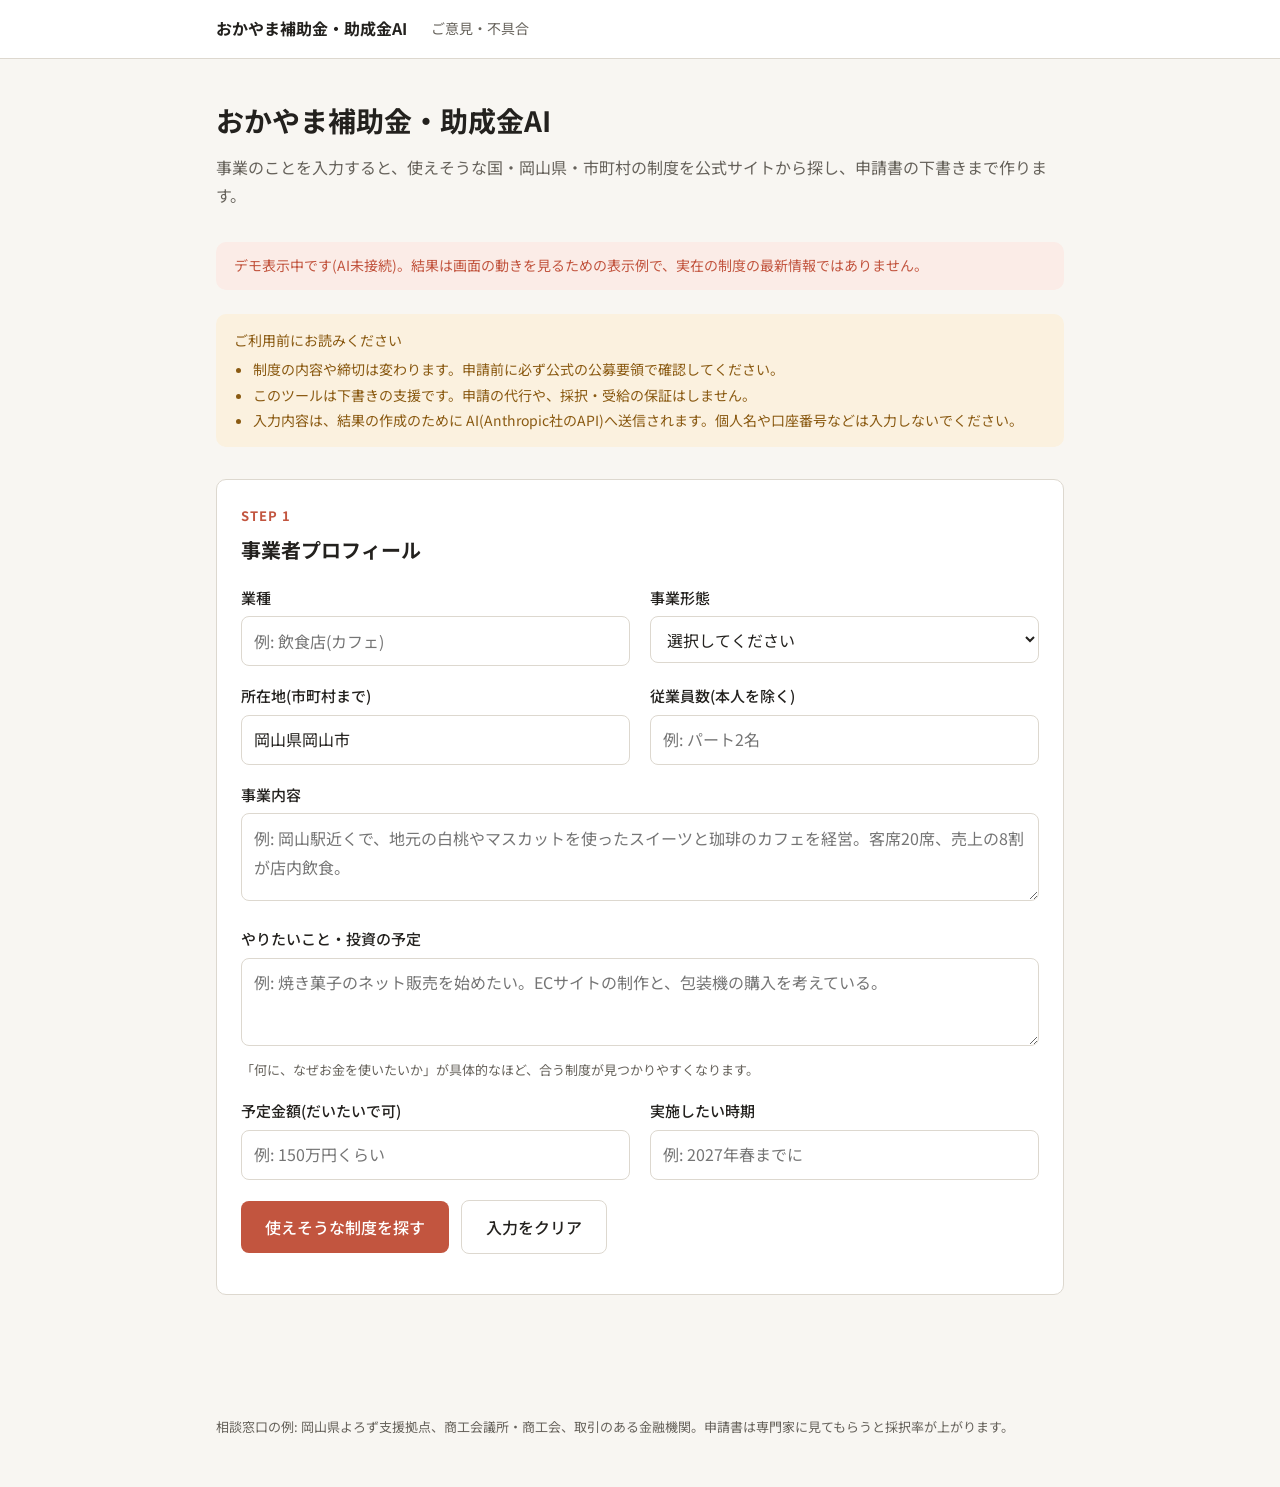
==== index.html @ e40df70d "おかやま補助金・助成金AI 初版 Co-Authored-By: Claude Opus 5.5 <noreply@anthropic.com>" ====
<!doctype html>
<html lang="ja">
<head>
<meta charset="utf-8">
<meta name="viewport" content="width=device-width, initial-scale=1">
<title>おかやま補助金・助成金AI</title>
<link rel="stylesheet" href="assets/style.css">
</head>
<body>
<header class="site-header">
  <div class="inner">
    <a class="brand" href="index.html">おかやま補助金・助成金AI</a>
    <nav class="nav">
      <a href="feedback.html">ご意見・不具合</a>
    </nav>
  </div>
</header>

<main class="wrap">
  <h1>おかやま補助金・助成金AI</h1>
  <p class="lead">事業のことを入力すると、使えそうな国・岡山県・市町村の制度を公式サイトから探し、申請書の下書きまで作ります。</p>

  <div id="demo-banner" class="demo-banner" hidden>
    デモ表示中です(AI未接続)。結果は画面の動きを見るための表示例で、実在の制度の最新情報ではありません。
  </div>

  <div class="notice">
    ご利用前にお読みください
    <ul>
      <li>制度の内容や締切は変わります。申請前に必ず公式の公募要領で確認してください。</li>
      <li>このツールは下書きの支援です。申請の代行や、採択・受給の保証はしません。</li>
      <li>入力内容は、結果の作成のために AI(Anthropic社のAPI)へ送信されます。個人名や口座番号などは入力しないでください。</li>
    </ul>
  </div>

  <!-- STEP 1 -->
  <section class="card" aria-labelledby="step1-title">
    <div class="step-label">STEP 1</div>
    <h2 id="step1-title">事業者プロフィール</h2>
    <form id="profile-form" class="grid">
      <div>
        <label for="business_type">業種</label>
        <input type="text" id="business_type" name="business_type" placeholder="例: 飲食店(カフェ)">
      </div>
      <div>
        <label for="form">事業形態</label>
        <select id="form" name="form">
          <option value="">選択してください</option>
          <option>個人事業主</option>
          <option>法人(株式会社・合同会社など)</option>
          <option>創業予定</option>
          <option>NPO・その他</option>
        </select>
      </div>
      <div>
        <label for="location">所在地(市町村まで)</label>
        <input type="text" id="location" name="location" placeholder="例: 岡山県岡山市北区">
      </div>
      <div>
        <label for="employees">従業員数(本人を除く)</label>
        <input type="text" id="employees" name="employees" placeholder="例: パート2名">
      </div>
      <div class="full">
        <label for="business">事業内容</label>
        <textarea id="business" name="business" placeholder="例: 岡山駅近くで、地元の白桃やマスカットを使ったスイーツと珈琲のカフェを経営。客席20席、売上の8割が店内飲食。"></textarea>
      </div>
      <div class="full">
        <label for="plan">やりたいこと・投資の予定</label>
        <textarea id="plan" name="plan" placeholder="例: 焼き菓子のネット販売を始めたい。ECサイトの制作と、包装機の購入を考えている。"></textarea>
        <p class="hint">「何に、なぜお金を使いたいか」が具体的なほど、合う制度が見つかりやすくなります。</p>
      </div>
      <div>
        <label for="budget">予定金額(だいたいで可)</label>
        <input type="text" id="budget" name="budget" placeholder="例: 150万円くらい">
      </div>
      <div>
        <label for="timing">実施したい時期</label>
        <input type="text" id="timing" name="timing" placeholder="例: 2027年春までに">
      </div>
    </form>
    <div class="actions">
      <button type="button" id="search-btn">使えそうな制度を探す</button>
      <button type="button" class="secondary" id="clear-btn">入力をクリア</button>
      <span id="saved-msg" class="saved" hidden>プロフィールを保存しました(この端末のみ)</span>
    </div>
    <div id="search-status" class="status" role="status"></div>
  </section>

  <!-- STEP 2 -->
  <section class="card" id="step2" aria-labelledby="step2-title" hidden>
    <div class="step-label">STEP 2</div>
    <h2 id="step2-title">使えそうな制度の候補</h2>
    <p class="hint" id="checked-at"></p>
    <div id="candidates"></div>
    <div id="notes"></div>
  </section>

  <!-- STEP 3 -->
  <section class="card" id="step3" aria-labelledby="step3-title" hidden>
    <div class="step-label">STEP 3</div>
    <h2 id="step3-title">申請書の下書き</h2>
    <p class="hint" id="draft-for"></p>
    <div id="draft-status" class="status" role="status"></div>
    <div id="draft"></div>
  </section>
</main>

<footer class="site-footer">
  相談窓口の例: 岡山県よろず支援拠点、商工会議所・商工会、取引のある金融機関。申請書は専門家に見てもらうと採択率が上がります。
</footer>

<script src="config.js"></script>
<script src="assets/common.js"></script>
<script src="assets/hojokin-demo.js"></script>
<script src="assets/hojokin.js"></script>
</body>
</html>
---- assets/style.css ----
@import url('https://fonts.googleapis.com/css2?family=Noto+Sans+JP:wght@400;500;700&display=swap');

:root {
  --bg: #f8f6f2;
  --paper: #ffffff;
  --ink: #23211e;
  --ink-soft: #66625b;
  --line: #ddd8cf;
  --accent: #c2553f;
  --accent-soft: #fbece7;
  --ok: #2f6b4f;
  --ok-soft: #e6f2ec;
  --warn: #8a5a12;
  --warn-soft: #fbf1df;
  --radius: 10px;
}

* { box-sizing: border-box; }

body {
  margin: 0;
  background: var(--bg);
  color: var(--ink);
  font-family: 'Noto Sans JP', -apple-system, sans-serif;
  font-size: 16px;
  line-height: 1.8;
  -webkit-font-smoothing: antialiased;
}

a { color: var(--accent); }

.site-header { background: var(--paper); border-bottom: 1px solid var(--line); }
.site-header .inner { max-width: 880px; margin: 0 auto; padding: 0.9rem 16px; display: flex; flex-wrap: wrap; gap: 0.5rem 1.5rem; align-items: center; }
.brand { font-weight: 700; color: var(--ink); text-decoration: none; }
.nav { display: flex; flex-wrap: wrap; gap: 0.25rem 1rem; font-size: 14px; }
.nav a { color: var(--ink-soft); text-decoration: none; }
.nav a[aria-current="page"] { color: var(--accent); font-weight: 500; }
.nav .soon { color: #a9a49b; }

.wrap { max-width: 880px; margin: 0 auto; padding: 2.5rem 16px 6rem; }

h1 { font-size: 28px; line-height: 1.5; margin: 0 0 0.75rem; }
h2 { font-size: 20px; margin: 0 0 1rem; }
h3 { font-size: 17px; margin: 0 0 0.5rem; }
.lead { color: var(--ink-soft); margin: 0 0 2rem; }

.notice { background: var(--warn-soft); color: var(--warn); border-radius: var(--radius); padding: 0.9rem 1.1rem; font-size: 14px; margin-bottom: 2rem; }
.notice ul { margin: 0.25rem 0 0; padding-left: 1.2rem; }
.demo-banner { background: var(--accent-soft); color: var(--accent); border-radius: var(--radius); padding: 0.7rem 1.1rem; font-size: 14px; margin-bottom: 1.5rem; }

.card { background: var(--paper); border: 1px solid var(--line); border-radius: var(--radius); padding: 1.5rem; margin-bottom: 1.5rem; }
.step-label { font-size: 13px; font-weight: 700; color: var(--accent); letter-spacing: 0.08em; margin-bottom: 0.25rem; }

.grid { display: grid; grid-template-columns: 1fr 1fr; gap: 1rem 1.25rem; }
.grid .full { grid-column: 1 / -1; }
@media (max-width: 640px) { .grid { grid-template-columns: 1fr; } }

label { display: block; font-weight: 500; font-size: 15px; margin-bottom: 0.35rem; }
.hint { font-size: 13px; color: var(--ink-soft); margin: 0.25rem 0 0; }
input[type="text"], select, textarea {
  width: 100%; font: inherit; color: var(--ink); background: #fff;
  border: 1px solid var(--line); border-radius: 8px; padding: 0.6rem 0.75rem;
}
textarea { resize: vertical; min-height: 5.5rem; }
input:focus, select:focus, textarea:focus { outline: 2px solid var(--accent); outline-offset: 1px; border-color: transparent; }

.actions { display: flex; flex-wrap: wrap; gap: 0.75rem; align-items: center; margin-top: 1.25rem; }
button {
  font: inherit; font-weight: 500; border: none; border-radius: 8px; cursor: pointer;
  padding: 0.75rem 1.5rem; background: var(--accent); color: #fff;
}
button.secondary { background: transparent; color: var(--ink); border: 1px solid var(--line); }
button:disabled { opacity: 0.5; cursor: default; }
.saved { font-size: 13px; color: var(--ok); }

.status { margin-top: 1rem; font-size: 14px; color: var(--ink-soft); }
.status.error { color: var(--accent); }
.spinner { display: inline-block; width: 14px; height: 14px; border: 2px solid var(--line); border-top-color: var(--accent); border-radius: 50%; animation: spin 0.8s linear infinite; vertical-align: -2px; margin-right: 0.5rem; }
@keyframes spin { to { transform: rotate(360deg); } }

.program { border: 1px solid var(--line); border-radius: var(--radius); padding: 1.25rem; margin-top: 1rem; background: #fff; }
.program.selected { border-color: var(--accent); box-shadow: 0 0 0 1px var(--accent); }
.tags { display: flex; flex-wrap: wrap; gap: 0.4rem; margin-bottom: 0.5rem; }
.tag { font-size: 12px; padding: 0.1rem 0.6rem; border-radius: 999px; background: var(--bg); color: var(--ink-soft); }
.tag.open { background: var(--ok-soft); color: var(--ok); }
.tag.sample { background: var(--accent-soft); color: var(--accent); }
.program dl { display: grid; grid-template-columns: 7.5em 1fr; gap: 0.3rem 1rem; margin: 0.75rem 0; font-size: 15px; }
.program dt { color: var(--ink-soft); }
.program dd { margin: 0; }
@media (max-width: 640px) { .program dl { grid-template-columns: 1fr; } .program dt { margin-top: 0.4rem; } }
.unverified { font-size: 13px; color: var(--warn); }

.draft-section { border-top: 1px solid var(--line); padding-top: 1rem; margin-top: 1rem; }
.draft-body { white-space: pre-wrap; }
.placeholder { background: var(--warn-soft); color: var(--warn); border-radius: 4px; padding: 0 0.2rem; }
.missing-item { margin-top: 1rem; }
ul.plain { margin: 0.25rem 0 0; padding-left: 1.2rem; }

.tools { display: grid; grid-template-columns: repeat(auto-fit, minmax(240px, 1fr)); gap: 1rem; }
.tool { display: block; background: var(--paper); border: 1px solid var(--line); border-radius: var(--radius); padding: 1.25rem; color: var(--ink); text-decoration: none; }
.tool:hover { border-color: var(--accent); }
.tool.disabled { color: var(--ink-soft); pointer-events: none; }

.site-footer { max-width: 880px; margin: 0 auto; padding: 0 16px 3rem; font-size: 13px; color: var(--ink-soft); }
[hidden] { display: none !important; }
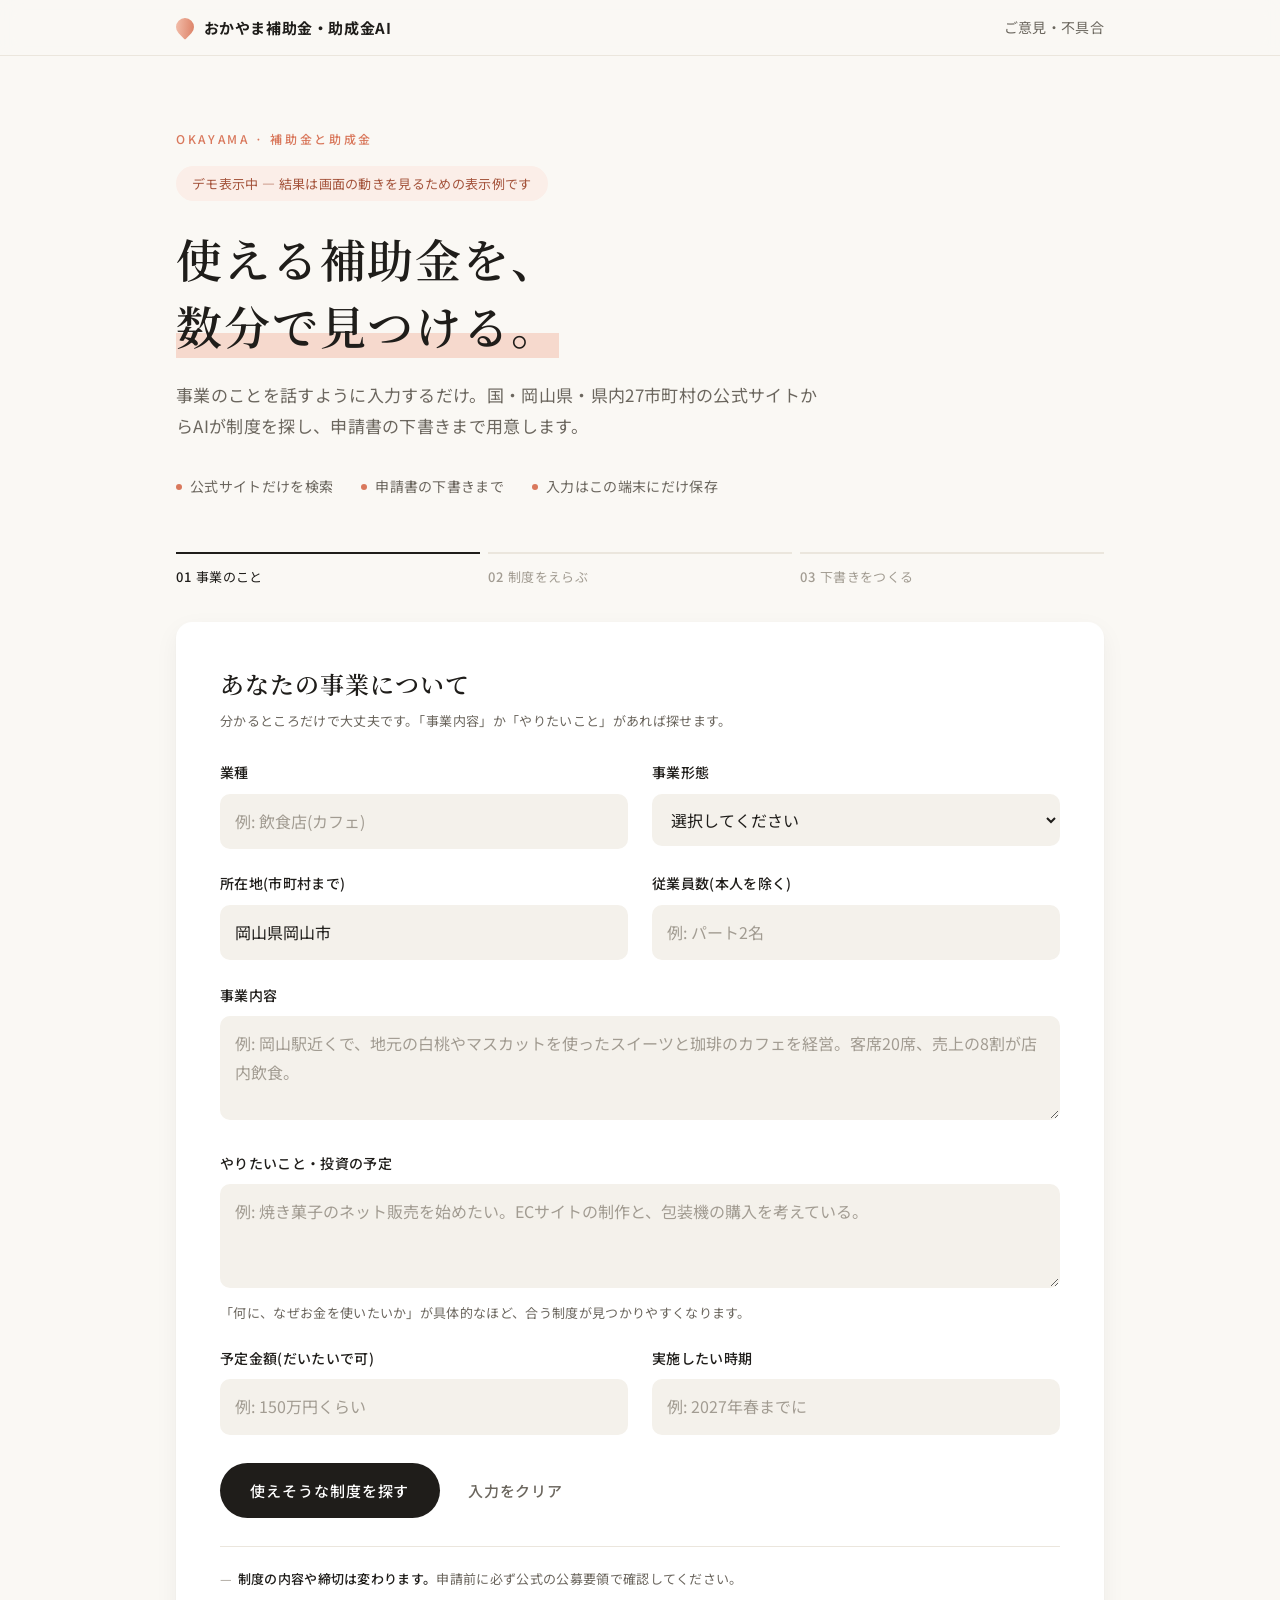
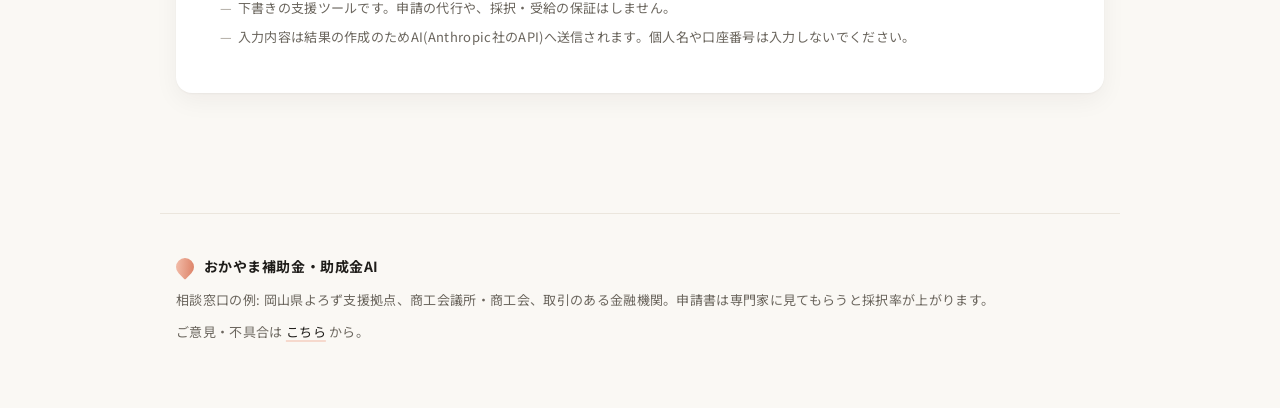
==== commit 1be4f8f5: "デザインを刷新(生成り×墨色×白桃の配色、明朝の見出し、進み具合の表示) Co-Authored-By: Claude Opus 5.5 <noreply@anthropic.com>" ====
--- a/index.html
+++ b/index.html
@@ -4,6 +4,7 @@
 <meta charset="utf-8">
 <meta name="viewport" content="width=device-width, initial-scale=1">
 <title>おかやま補助金・助成金AI</title>
+<meta name="description" content="事業のことを入力するだけで、国・岡山県・県内27市町村の公式サイトから使える補助金・助成金をAIが探し、申請書の下書きまで用意します。">
 <link rel="stylesheet" href="assets/style.css">
 </head>
 <body>
@@ -17,26 +18,29 @@
 </header>
 
 <main class="wrap">
-  <h1>おかやま補助金・助成金AI</h1>
-  <p class="lead">事業のことを入力すると、使えそうな国・岡山県・市町村の制度を公式サイトから探し、申請書の下書きまで作ります。</p>
+  <section class="hero">
+    <p class="eyebrow">OKAYAMA · 補助金と助成金</p>
+    <div id="demo-banner" class="demo-banner" hidden>デモ表示中 — 結果は画面の動きを見るための表示例です</div>
+    <h1>使える補助金を、<br><em>数分で見つける。</em></h1>
+    <p class="lead">事業のことを話すように入力するだけ。国・岡山県・県内27市町村の公式サイトからAIが制度を探し、申請書の下書きまで用意します。</p>
+    <ul class="points">
+      <li>公式サイトだけを検索</li>
+      <li>申請書の下書きまで</li>
+      <li>入力はこの端末にだけ保存</li>
+    </ul>
+  </section>
 
-  <div id="demo-banner" class="demo-banner" hidden>
-    デモ表示中です(AI未接続)。結果は画面の動きを見るための表示例で、実在の制度の最新情報ではありません。
-  </div>
+  <ol class="stepper" id="stepper" aria-label="進み具合">
+    <li class="active">事業のこと</li>
+    <li>制度をえらぶ</li>
+    <li>下書きをつくる</li>
+  </ol>
 
-  <div class="notice">
-    ご利用前にお読みください
-    <ul>
-      <li>制度の内容や締切は変わります。申請前に必ず公式の公募要領で確認してください。</li>
-      <li>このツールは下書きの支援です。申請の代行や、採択・受給の保証はしません。</li>
-      <li>入力内容は、結果の作成のために AI(Anthropic社のAPI)へ送信されます。個人名や口座番号などは入力しないでください。</li>
-    </ul>
-  </div>
-
-  <!-- STEP 1 -->
   <section class="card" aria-labelledby="step1-title">
-    <div class="step-label">STEP 1</div>
-    <h2 id="step1-title">事業者プロフィール</h2>
+    <div class="section-head">
+      <h2 id="step1-title">あなたの事業について</h2>
+      <p class="hint">分かるところだけで大丈夫です。「事業内容」か「やりたいこと」があれば探せます。</p>
+    </div>
     <form id="profile-form" class="grid">
       <div>
         <label for="business_type">業種</label>
@@ -81,32 +85,41 @@
     <div class="actions">
       <button type="button" id="search-btn">使えそうな制度を探す</button>
       <button type="button" class="secondary" id="clear-btn">入力をクリア</button>
-      <span id="saved-msg" class="saved" hidden>プロフィールを保存しました(この端末のみ)</span>
+      <span id="saved-msg" class="saved" hidden>この端末に保存しました</span>
     </div>
     <div id="search-status" class="status" role="status"></div>
+    <div class="notice">
+      <ul>
+        <li><strong>制度の内容や締切は変わります。</strong>申請前に必ず公式の公募要領で確認してください。</li>
+        <li>下書きの支援ツールです。申請の代行や、採択・受給の保証はしません。</li>
+        <li>入力内容は結果の作成のためAI(Anthropic社のAPI)へ送信されます。個人名や口座番号は入力しないでください。</li>
+      </ul>
+    </div>
   </section>
 
-  <!-- STEP 2 -->
   <section class="card" id="step2" aria-labelledby="step2-title" hidden>
-    <div class="step-label">STEP 2</div>
-    <h2 id="step2-title">使えそうな制度の候補</h2>
-    <p class="hint" id="checked-at"></p>
+    <div class="section-head">
+      <h2 id="step2-title">使えそうな制度</h2>
+      <p class="hint" id="checked-at"></p>
+    </div>
     <div id="candidates"></div>
     <div id="notes"></div>
   </section>
 
-  <!-- STEP 3 -->
   <section class="card" id="step3" aria-labelledby="step3-title" hidden>
-    <div class="step-label">STEP 3</div>
-    <h2 id="step3-title">申請書の下書き</h2>
-    <p class="hint" id="draft-for"></p>
+    <div class="section-head">
+      <h2 id="step3-title">申請書の下書き</h2>
+      <p class="hint" id="draft-for"></p>
+    </div>
     <div id="draft-status" class="status" role="status"></div>
     <div id="draft"></div>
   </section>
 </main>
 
 <footer class="site-footer">
-  相談窓口の例: 岡山県よろず支援拠点、商工会議所・商工会、取引のある金融機関。申請書は専門家に見てもらうと採択率が上がります。
+  <span class="brand">おかやま補助金・助成金AI</span>
+  <span>相談窓口の例: 岡山県よろず支援拠点、商工会議所・商工会、取引のある金融機関。申請書は専門家に見てもらうと採択率が上がります。</span>
+  <span>ご意見・不具合は <a href="feedback.html">こちら</a> から。</span>
 </footer>
 
 <script src="config.js"></script>
--- a/assets/style.css
+++ b/assets/style.css
@@ -1,18 +1,24 @@
-@import url('https://fonts.googleapis.com/css2?family=Noto+Sans+JP:wght@400;500;700&display=swap');
+@import url('https://fonts.googleapis.com/css2?family=Noto+Sans+JP:wght@400;500;700&family=Noto+Serif+JP:wght@500;600&display=swap');
 
+/* 生成りの地に墨色、差し色は白桃 */
 :root {
-  --bg: #f8f6f2;
+  --bg: #faf8f4;
   --paper: #ffffff;
-  --ink: #23211e;
-  --ink-soft: #66625b;
-  --line: #ddd8cf;
-  --accent: #c2553f;
-  --accent-soft: #fbece7;
-  --ok: #2f6b4f;
-  --ok-soft: #e6f2ec;
-  --warn: #8a5a12;
-  --warn-soft: #fbf1df;
-  --radius: 10px;
+  --field: #f4f1eb;
+  --ink: #1f1d1a;
+  --ink-soft: #6b665e;
+  --ink-faint: #a29c92;
+  --line: #ebe6dd;
+  --peach: #d9785c;
+  --peach-soft: #fbeee8;
+  --peach-tint: #f6d9cd;
+  --ok: #3d7a5c;
+  --ok-soft: #e8f2ec;
+  --warn: #8f6420;
+  --warn-soft: #f8f0e1;
+  --radius: 16px;
+  --shadow: 0 1px 2px rgba(31, 29, 26, 0.04), 0 8px 24px rgba(31, 29, 26, 0.05);
+  --serif: 'Noto Serif JP', 'Hiragino Mincho ProN', serif;
 }
 
 * { box-sizing: border-box; }
@@ -21,85 +27,132 @@
   margin: 0;
   background: var(--bg);
   color: var(--ink);
-  font-family: 'Noto Sans JP', -apple-system, sans-serif;
+  font-family: 'Noto Sans JP', -apple-system, 'Hiragino Sans', sans-serif;
   font-size: 16px;
-  line-height: 1.8;
+  line-height: 1.85;
+  letter-spacing: 0.02em;
   -webkit-font-smoothing: antialiased;
 }
 
-a { color: var(--accent); }
+a { color: var(--ink); text-underline-offset: 3px; text-decoration-color: var(--peach-tint); text-decoration-thickness: 2px; }
+a:hover { text-decoration-color: var(--peach); }
 
-.site-header { background: var(--paper); border-bottom: 1px solid var(--line); }
-.site-header .inner { max-width: 880px; margin: 0 auto; padding: 0.9rem 16px; display: flex; flex-wrap: wrap; gap: 0.5rem 1.5rem; align-items: center; }
-.brand { font-weight: 700; color: var(--ink); text-decoration: none; }
-.nav { display: flex; flex-wrap: wrap; gap: 0.25rem 1rem; font-size: 14px; }
+/* ---------- ヘッダー ---------- */
+.site-header { position: sticky; top: 0; z-index: 10; background: rgba(250, 248, 244, 0.86); backdrop-filter: blur(10px); border-bottom: 1px solid var(--line); }
+.site-header .inner { max-width: 960px; margin: 0 auto; padding: 0.85rem 16px; display: flex; justify-content: space-between; align-items: center; gap: 1rem; }
+.brand { display: flex; align-items: center; gap: 0.6rem; font-weight: 700; font-size: 15px; color: var(--ink); text-decoration: none; letter-spacing: 0.04em; }
+.brand::before { content: ''; width: 18px; height: 18px; border-radius: 50% 50% 50% 8%; background: linear-gradient(140deg, #f6c7b5, var(--peach)); transform: rotate(-45deg); flex: none; }
+.nav { display: flex; gap: 1.25rem; font-size: 14px; }
 .nav a { color: var(--ink-soft); text-decoration: none; }
-.nav a[aria-current="page"] { color: var(--accent); font-weight: 500; }
-.nav .soon { color: #a9a49b; }
+.nav a:hover, .nav a[aria-current="page"] { color: var(--ink); }
 
-.wrap { max-width: 880px; margin: 0 auto; padding: 2.5rem 16px 6rem; }
+.wrap { max-width: 960px; margin: 0 auto; padding: 0 16px 6rem; }
 
-h1 { font-size: 28px; line-height: 1.5; margin: 0 0 0.75rem; }
-h2 { font-size: 20px; margin: 0 0 1rem; }
-h3 { font-size: 17px; margin: 0 0 0.5rem; }
-.lead { color: var(--ink-soft); margin: 0 0 2rem; }
+/* ---------- 見出し・本文 ---------- */
+h1, h2 { font-family: var(--serif); font-weight: 600; letter-spacing: 0.04em; }
+h1 { font-size: clamp(30px, 5.2vw, 46px); line-height: 1.45; margin: 0 0 1.25rem; }
+h2 { font-size: 24px; line-height: 1.5; margin: 0 0 0.5rem; }
+h3 { font-size: 17px; line-height: 1.6; margin: 0 0 0.5rem; }
+.lead { color: var(--ink-soft); font-size: 17px; margin: 0 0 2rem; max-width: 38em; }
+.eyebrow { font-size: 12px; font-weight: 500; letter-spacing: 0.22em; color: var(--peach); margin: 0 0 1rem; }
+.hint { font-size: 13px; color: var(--ink-soft); margin: 0.35rem 0 0; line-height: 1.7; }
 
-.notice { background: var(--warn-soft); color: var(--warn); border-radius: var(--radius); padding: 0.9rem 1.1rem; font-size: 14px; margin-bottom: 2rem; }
-.notice ul { margin: 0.25rem 0 0; padding-left: 1.2rem; }
-.demo-banner { background: var(--accent-soft); color: var(--accent); border-radius: var(--radius); padding: 0.7rem 1.1rem; font-size: 14px; margin-bottom: 1.5rem; }
+/* ---------- ファーストビュー ---------- */
+.hero { padding: 4.5rem 0 2.5rem; }
+.hero h1 em { font-style: normal; background: linear-gradient(transparent 62%, var(--peach-tint) 62%); }
+.points { list-style: none; display: flex; flex-wrap: wrap; gap: 0.5rem 1.75rem; padding: 0; margin: 0; font-size: 14px; color: var(--ink-soft); }
+.points li { display: flex; align-items: center; gap: 0.5rem; }
+.points li::before { content: ''; width: 6px; height: 6px; border-radius: 50%; background: var(--peach); }
+.demo-banner { display: inline-block; background: var(--peach-soft); color: #a4533b; border-radius: 999px; padding: 0.35rem 1rem; font-size: 13px; margin: 0 0 1.5rem; }
 
-.card { background: var(--paper); border: 1px solid var(--line); border-radius: var(--radius); padding: 1.5rem; margin-bottom: 1.5rem; }
-.step-label { font-size: 13px; font-weight: 700; color: var(--accent); letter-spacing: 0.08em; margin-bottom: 0.25rem; }
+/* ---------- 進み具合 ---------- */
+.stepper { position: sticky; top: 57px; z-index: 5; background: var(--bg); display: flex; gap: 0.5rem; list-style: none; padding: 0.75rem 0 0.6rem; margin: 0 0 1.5rem; counter-reset: step; }
+.stepper li { flex: 1; font-size: 13px; color: var(--ink-faint); padding-top: 0.7rem; border-top: 2px solid var(--line); transition: color 0.3s, border-color 0.3s; counter-increment: step; }
+.stepper li::before { content: '0' counter(step) '  '; font-weight: 500; letter-spacing: 0.08em; }
+.stepper li.active { color: var(--ink); border-color: var(--ink); }
+.stepper li.done { color: var(--ink-soft); border-color: var(--peach); }
 
-.grid { display: grid; grid-template-columns: 1fr 1fr; gap: 1rem 1.25rem; }
+/* ---------- 面 ---------- */
+.card { background: var(--paper); border-radius: var(--radius); box-shadow: var(--shadow); padding: clamp(1.5rem, 4vw, 2.75rem); margin-bottom: 1.5rem; }
+.section-head { margin-bottom: 1.75rem; }
+.step-label { font-size: 12px; font-weight: 500; letter-spacing: 0.22em; color: var(--peach); margin-bottom: 0.5rem; }
+
+/* ---------- フォーム ---------- */
+.grid { display: grid; grid-template-columns: 1fr 1fr; gap: 1.4rem 1.5rem; }
 .grid .full { grid-column: 1 / -1; }
 @media (max-width: 640px) { .grid { grid-template-columns: 1fr; } }
 
-label { display: block; font-weight: 500; font-size: 15px; margin-bottom: 0.35rem; }
-.hint { font-size: 13px; color: var(--ink-soft); margin: 0.25rem 0 0; }
+label { display: block; font-weight: 500; font-size: 14px; margin-bottom: 0.45rem; }
 input[type="text"], select, textarea {
-  width: 100%; font: inherit; color: var(--ink); background: #fff;
-  border: 1px solid var(--line); border-radius: 8px; padding: 0.6rem 0.75rem;
+  width: 100%; font: inherit; font-size: 16px; color: var(--ink);
+  background: var(--field); border: 1px solid transparent; border-radius: 10px; padding: 0.75rem 0.9rem;
+  transition: background 0.2s, border-color 0.2s, box-shadow 0.2s;
 }
-textarea { resize: vertical; min-height: 5.5rem; }
-input:focus, select:focus, textarea:focus { outline: 2px solid var(--accent); outline-offset: 1px; border-color: transparent; }
+textarea { resize: vertical; min-height: 6.5rem; }
+input::placeholder, textarea::placeholder { color: var(--ink-faint); }
+input:focus, select:focus, textarea:focus { outline: none; background: #fff; border-color: var(--peach); box-shadow: 0 0 0 4px var(--peach-soft); }
 
-.actions { display: flex; flex-wrap: wrap; gap: 0.75rem; align-items: center; margin-top: 1.25rem; }
+.actions { display: flex; flex-wrap: wrap; gap: 0.75rem 1rem; align-items: center; margin-top: 1.75rem; }
 button {
-  font: inherit; font-weight: 500; border: none; border-radius: 8px; cursor: pointer;
-  padding: 0.75rem 1.5rem; background: var(--accent); color: #fff;
+  font: inherit; font-size: 15px; font-weight: 500; letter-spacing: 0.06em; cursor: pointer;
+  border: none; border-radius: 999px; padding: 0.85rem 1.9rem; background: var(--ink); color: #fff;
+  transition: transform 0.15s, background 0.2s, opacity 0.2s;
 }
-button.secondary { background: transparent; color: var(--ink); border: 1px solid var(--line); }
-button:disabled { opacity: 0.5; cursor: default; }
+button:hover { background: #3a3631; }
+button:active { transform: scale(0.98); }
+button.secondary { background: transparent; color: var(--ink-soft); padding: 0.85rem 0.75rem; }
+button.secondary:hover { color: var(--ink); background: transparent; }
+button:disabled { opacity: 0.4; cursor: default; }
 .saved { font-size: 13px; color: var(--ok); }
 
-.status { margin-top: 1rem; font-size: 14px; color: var(--ink-soft); }
-.status.error { color: var(--accent); }
-.spinner { display: inline-block; width: 14px; height: 14px; border: 2px solid var(--line); border-top-color: var(--accent); border-radius: 50%; animation: spin 0.8s linear infinite; vertical-align: -2px; margin-right: 0.5rem; }
+.notice { margin-top: 1.75rem; padding-top: 1.25rem; border-top: 1px solid var(--line); font-size: 13px; color: var(--ink-soft); }
+.notice ul { margin: 0; padding: 0; list-style: none; display: grid; gap: 0.3rem; }
+.notice li { padding-left: 1.1rem; position: relative; }
+.notice li::before { content: '—'; position: absolute; left: 0; color: var(--ink-faint); }
+.notice strong { color: var(--ink); font-weight: 500; }
+
+.status { margin-top: 1.25rem; font-size: 14px; color: var(--ink-soft); }
+.status.error { color: #b14a33; }
+.spinner { display: inline-block; width: 14px; height: 14px; border: 2px solid var(--peach-tint); border-top-color: var(--peach); border-radius: 50%; animation: spin 0.8s linear infinite; vertical-align: -2px; margin-right: 0.6rem; }
 @keyframes spin { to { transform: rotate(360deg); } }
 
-.program { border: 1px solid var(--line); border-radius: var(--radius); padding: 1.25rem; margin-top: 1rem; background: #fff; }
-.program.selected { border-color: var(--accent); box-shadow: 0 0 0 1px var(--accent); }
-.tags { display: flex; flex-wrap: wrap; gap: 0.4rem; margin-bottom: 0.5rem; }
-.tag { font-size: 12px; padding: 0.1rem 0.6rem; border-radius: 999px; background: var(--bg); color: var(--ink-soft); }
+/* ---------- 制度の候補 ---------- */
+.program { border: 1px solid var(--line); border-radius: 14px; padding: clamp(1.25rem, 3vw, 1.75rem); margin-top: 1rem; background: #fff; transition: border-color 0.2s, box-shadow 0.2s; }
+.program:hover { border-color: #ddd5c8; }
+.program.selected { border-color: var(--peach); box-shadow: 0 0 0 3px var(--peach-soft); }
+.program h3 { font-size: 18px; margin-bottom: 0.4rem; }
+.program > p { color: var(--ink-soft); margin: 0; }
+.tags { display: flex; flex-wrap: wrap; gap: 0.4rem; margin-bottom: 0.75rem; }
+.tag { font-size: 12px; padding: 0.15rem 0.7rem; border-radius: 999px; background: var(--field); color: var(--ink-soft); }
 .tag.open { background: var(--ok-soft); color: var(--ok); }
-.tag.sample { background: var(--accent-soft); color: var(--accent); }
-.program dl { display: grid; grid-template-columns: 7.5em 1fr; gap: 0.3rem 1rem; margin: 0.75rem 0; font-size: 15px; }
-.program dt { color: var(--ink-soft); }
-.program dd { margin: 0; }
-@media (max-width: 640px) { .program dl { grid-template-columns: 1fr; } .program dt { margin-top: 0.4rem; } }
-.unverified { font-size: 13px; color: var(--warn); }
+.tag.sample { background: var(--peach-soft); color: #a4533b; }
+.fit { margin: 1rem 0; padding: 0.85rem 1.1rem; background: var(--peach-soft); border-radius: 10px; font-size: 15px; }
+.fit b { display: block; font-size: 12px; letter-spacing: 0.12em; color: #a4533b; font-weight: 500; }
+.program dl { display: grid; grid-template-columns: repeat(3, 1fr); gap: 1rem; margin: 1rem 0 0; font-size: 14px; }
+.program dt { font-size: 12px; color: var(--ink-faint); letter-spacing: 0.08em; }
+.program dd { margin: 0.15rem 0 0; }
+.program dl .wide { grid-column: 1 / -1; }
+@media (max-width: 640px) { .program dl { grid-template-columns: 1fr; gap: 0.75rem; } }
+.program .actions { margin-top: 1.25rem; }
+.unverified { font-size: 13px; color: var(--ink-soft); }
 
-.draft-section { border-top: 1px solid var(--line); padding-top: 1rem; margin-top: 1rem; }
-.draft-body { white-space: pre-wrap; }
-.placeholder { background: var(--warn-soft); color: var(--warn); border-radius: 4px; padding: 0 0.2rem; }
-.missing-item { margin-top: 1rem; }
-ul.plain { margin: 0.25rem 0 0; padding-left: 1.2rem; }
+/* ---------- 申請書の下書き ---------- */
+.draft-section { border-top: 1px solid var(--line); padding-top: 1.5rem; margin-top: 1.5rem; }
+#draft > h3 { font-family: var(--serif); font-size: 22px; line-height: 1.55; letter-spacing: 0.04em; }
+.draft-body { white-space: pre-wrap; line-height: 2; }
+.placeholder { background: var(--warn-soft); color: var(--warn); border-radius: 4px; padding: 0.05rem 0.3rem; }
+.missing-item { margin-top: 1.25rem; }
+ul.plain { margin: 0.5rem 0 0; padding-left: 1.2rem; }
+ul.plain li { margin-bottom: 0.3rem; }
 
-.tools { display: grid; grid-template-columns: repeat(auto-fit, minmax(240px, 1fr)); gap: 1rem; }
-.tool { display: block; background: var(--paper); border: 1px solid var(--line); border-radius: var(--radius); padding: 1.25rem; color: var(--ink); text-decoration: none; }
-.tool:hover { border-color: var(--accent); }
-.tool.disabled { color: var(--ink-soft); pointer-events: none; }
+/* ---------- フッター ---------- */
+.site-footer { max-width: 960px; margin: 0 auto; padding: 2.5rem 16px 4rem; border-top: 1px solid var(--line); font-size: 13px; color: var(--ink-soft); display: grid; gap: 0.5rem; }
+.site-footer .brand { font-size: 14px; }
 
-.site-footer { max-width: 880px; margin: 0 auto; padding: 0 16px 3rem; font-size: 13px; color: var(--ink-soft); }
 [hidden] { display: none !important; }
+
+@media (max-width: 640px) {
+  .hero { padding-top: 3rem; }
+  .stepper li { font-size: 12px; white-space: nowrap; }
+  .stepper li::before { content: '0' counter(step) ' '; }
+}
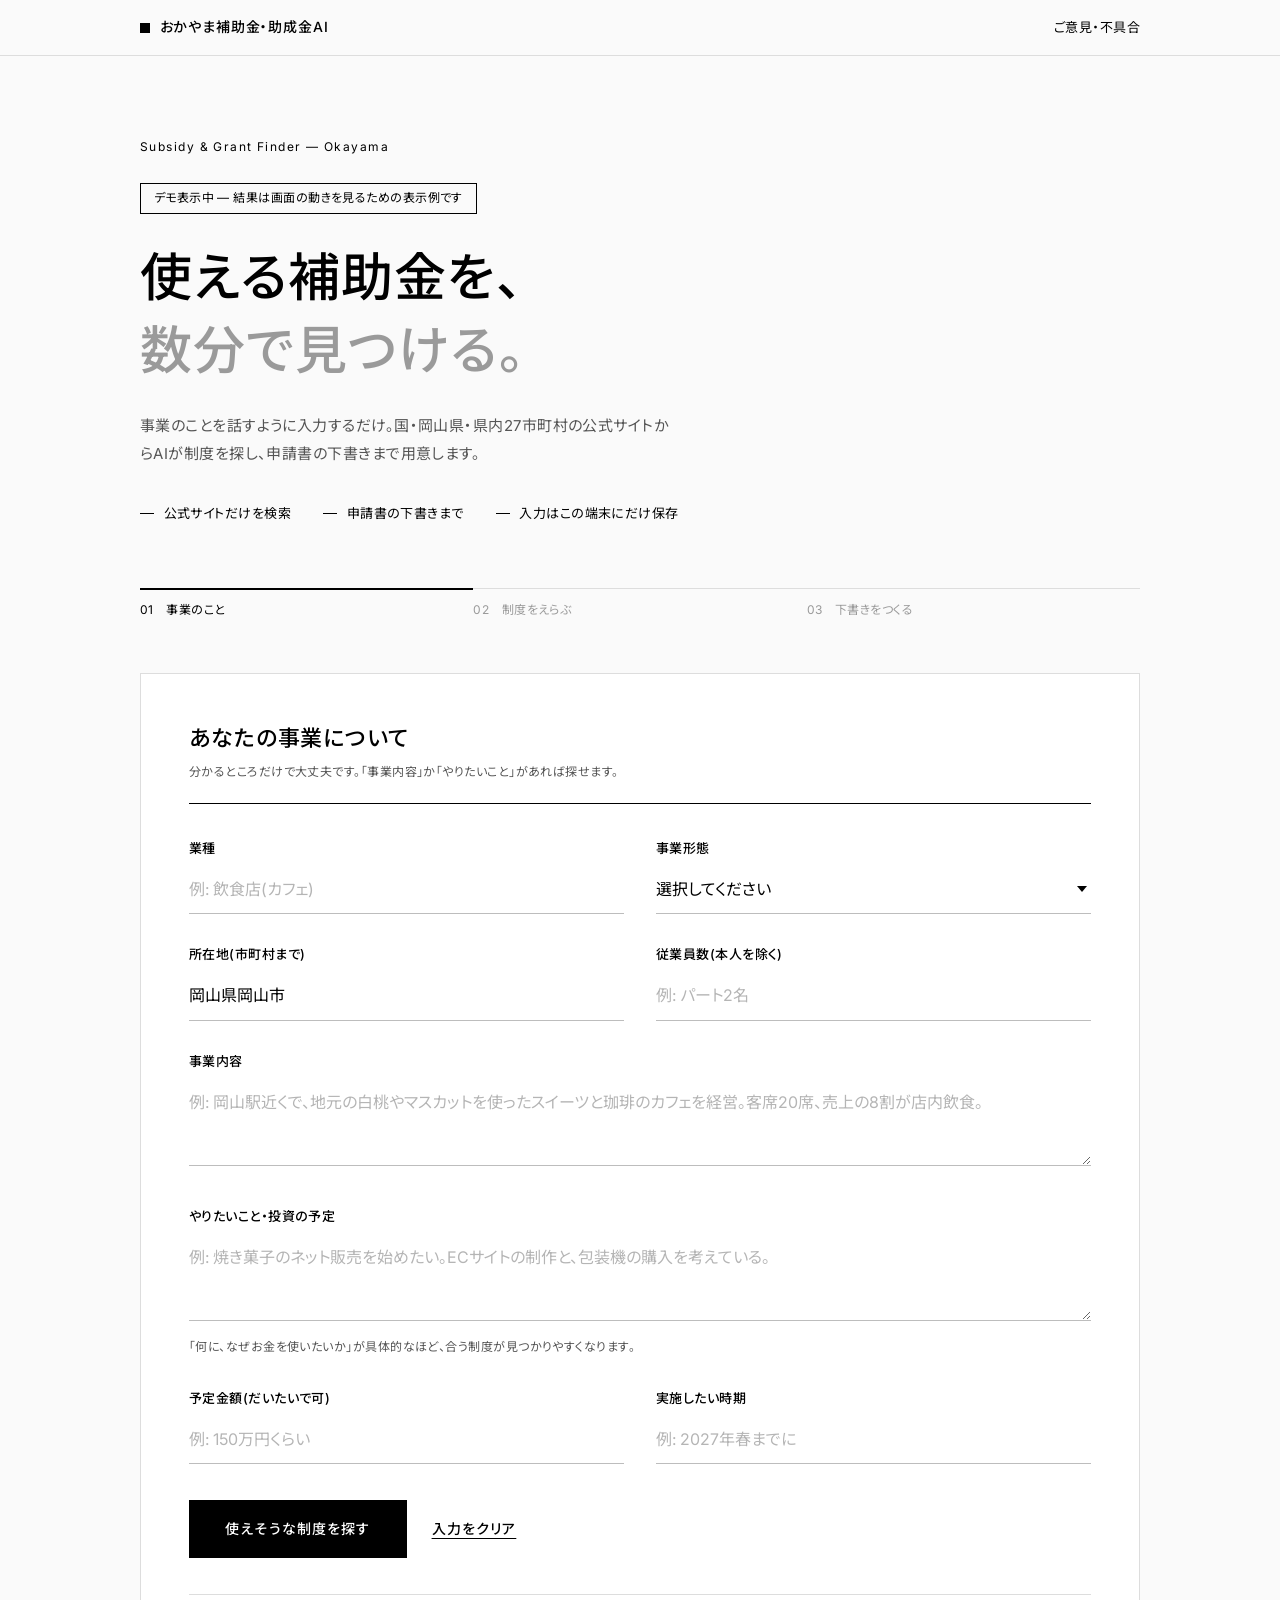
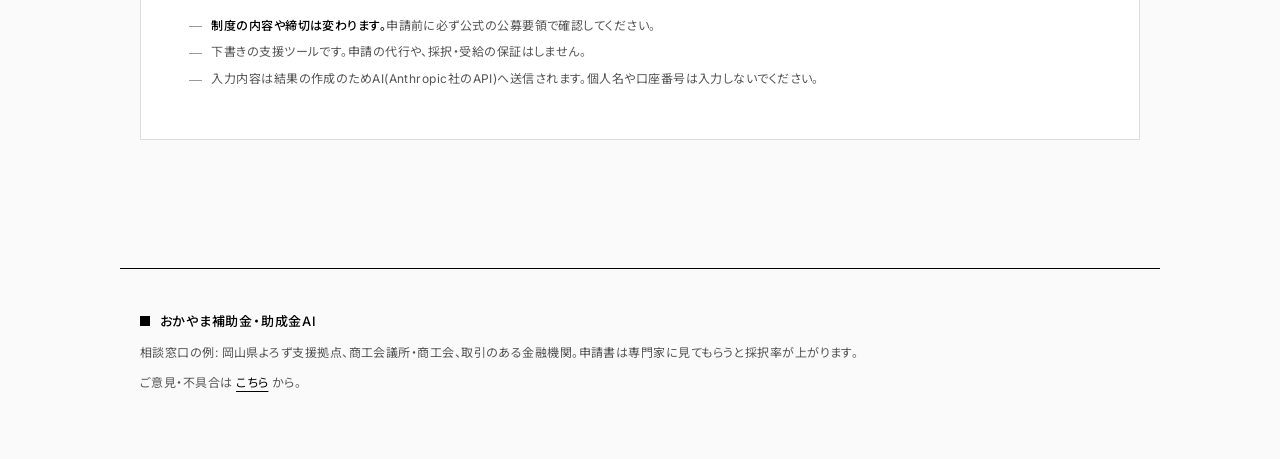
==== commit 0688f8cb: "デザインをモノトーンに調整(白地に黒・Inter+ゴシック・細い罫線) Co-Authored-By: Claude Opus 5.5 <noreply@anthropic.com>" ====
--- a/index.html
+++ b/index.html
@@ -19,7 +19,7 @@
 
 <main class="wrap">
   <section class="hero">
-    <p class="eyebrow">OKAYAMA · 補助金と助成金</p>
+    <p class="eyebrow">Subsidy &amp; Grant Finder — Okayama</p>
     <div id="demo-banner" class="demo-banner" hidden>デモ表示中 — 結果は画面の動きを見るための表示例です</div>
     <h1>使える補助金を、<br><em>数分で見つける。</em></h1>
     <p class="lead">事業のことを話すように入力するだけ。国・岡山県・県内27市町村の公式サイトからAIが制度を探し、申請書の下書きまで用意します。</p>
--- a/assets/style.css
+++ b/assets/style.css
@@ -1,24 +1,16 @@
-@import url('https://fonts.googleapis.com/css2?family=Noto+Sans+JP:wght@400;500;700&family=Noto+Serif+JP:wght@500;600&display=swap');
+@import url('https://fonts.googleapis.com/css2?family=Inter:wght@400;500&family=Noto+Sans+JP:wght@400;500&display=swap');
 
-/* 生成りの地に墨色、差し色は白桃 */
+/* モノトーン: 白地に黒、細い罫線で区切る(参考: typography.or.jp) */
 :root {
-  --bg: #faf8f4;
+  --bg: #fafafa;
   --paper: #ffffff;
-  --field: #f4f1eb;
-  --ink: #1f1d1a;
-  --ink-soft: #6b665e;
-  --ink-faint: #a29c92;
-  --line: #ebe6dd;
-  --peach: #d9785c;
-  --peach-soft: #fbeee8;
-  --peach-tint: #f6d9cd;
-  --ok: #3d7a5c;
-  --ok-soft: #e8f2ec;
-  --warn: #8f6420;
-  --warn-soft: #f8f0e1;
-  --radius: 16px;
-  --shadow: 0 1px 2px rgba(31, 29, 26, 0.04), 0 8px 24px rgba(31, 29, 26, 0.05);
-  --serif: 'Noto Serif JP', 'Hiragino Mincho ProN', serif;
+  --ink: #000000;
+  --ink-soft: #555555;
+  --ink-faint: #9a9a9a;
+  --line: #dddddd;
+  --line-strong: #000000;
+  --tint: #efefef;
+  --font: 'Inter', 'Noto Sans JP', -apple-system, 'Hiragino Sans', sans-serif;
 }
 
 * { box-sizing: border-box; }
@@ -27,132 +19,135 @@
   margin: 0;
   background: var(--bg);
   color: var(--ink);
-  font-family: 'Noto Sans JP', -apple-system, 'Hiragino Sans', sans-serif;
-  font-size: 16px;
-  line-height: 1.85;
-  letter-spacing: 0.02em;
+  font-family: var(--font);
+  font-size: 15px;
+  font-weight: 400;
+  line-height: 1.9;
+  letter-spacing: 0.03em;
+  font-feature-settings: 'palt';
   -webkit-font-smoothing: antialiased;
 }
 
-a { color: var(--ink); text-underline-offset: 3px; text-decoration-color: var(--peach-tint); text-decoration-thickness: 2px; }
-a:hover { text-decoration-color: var(--peach); }
+a { color: var(--ink); text-underline-offset: 4px; text-decoration-thickness: 1px; }
+a:hover { color: var(--ink-soft); }
 
 /* ---------- ヘッダー ---------- */
-.site-header { position: sticky; top: 0; z-index: 10; background: rgba(250, 248, 244, 0.86); backdrop-filter: blur(10px); border-bottom: 1px solid var(--line); }
-.site-header .inner { max-width: 960px; margin: 0 auto; padding: 0.85rem 16px; display: flex; justify-content: space-between; align-items: center; gap: 1rem; }
-.brand { display: flex; align-items: center; gap: 0.6rem; font-weight: 700; font-size: 15px; color: var(--ink); text-decoration: none; letter-spacing: 0.04em; }
-.brand::before { content: ''; width: 18px; height: 18px; border-radius: 50% 50% 50% 8%; background: linear-gradient(140deg, #f6c7b5, var(--peach)); transform: rotate(-45deg); flex: none; }
-.nav { display: flex; gap: 1.25rem; font-size: 14px; }
-.nav a { color: var(--ink-soft); text-decoration: none; }
-.nav a:hover, .nav a[aria-current="page"] { color: var(--ink); }
+.site-header { position: sticky; top: 0; z-index: 10; background: rgba(250, 250, 250, 0.92); backdrop-filter: blur(8px); border-bottom: 1px solid var(--line); }
+.site-header .inner { max-width: 1040px; margin: 0 auto; padding: 0.9rem 20px; display: flex; justify-content: space-between; align-items: center; gap: 1rem; }
+.brand { display: flex; align-items: center; gap: 0.6rem; font-weight: 500; font-size: 14px; color: var(--ink); text-decoration: none; letter-spacing: 0.06em; }
+.brand::before { content: ''; width: 10px; height: 10px; background: var(--ink); flex: none; }
+.nav { display: flex; gap: 1.5rem; font-size: 13px; }
+.nav a { color: var(--ink); text-decoration: none; }
+.nav a:hover, .nav a[aria-current="page"] { text-decoration: underline; }
 
-.wrap { max-width: 960px; margin: 0 auto; padding: 0 16px 6rem; }
+.wrap { max-width: 1040px; margin: 0 auto; padding: 0 20px 6rem; }
 
 /* ---------- 見出し・本文 ---------- */
-h1, h2 { font-family: var(--serif); font-weight: 600; letter-spacing: 0.04em; }
-h1 { font-size: clamp(30px, 5.2vw, 46px); line-height: 1.45; margin: 0 0 1.25rem; }
-h2 { font-size: 24px; line-height: 1.5; margin: 0 0 0.5rem; }
-h3 { font-size: 17px; line-height: 1.6; margin: 0 0 0.5rem; }
-.lead { color: var(--ink-soft); font-size: 17px; margin: 0 0 2rem; max-width: 38em; }
-.eyebrow { font-size: 12px; font-weight: 500; letter-spacing: 0.22em; color: var(--peach); margin: 0 0 1rem; }
-.hint { font-size: 13px; color: var(--ink-soft); margin: 0.35rem 0 0; line-height: 1.7; }
+h1, h2, h3 { font-weight: 500; letter-spacing: 0.04em; }
+h1 { font-size: clamp(30px, 5.4vw, 52px); line-height: 1.4; letter-spacing: 0.02em; margin: 0 0 1.5rem; }
+h2 { font-size: 22px; line-height: 1.5; margin: 0 0 0.4rem; }
+h3 { font-size: 16px; line-height: 1.6; margin: 0 0 0.5rem; }
+.lead { color: var(--ink-soft); font-size: 15px; margin: 0 0 2rem; max-width: 36em; }
+.eyebrow { font-size: 12px; letter-spacing: 0.12em; margin: 0 0 1.5rem; }
+.hint { font-size: 12px; color: var(--ink-soft); margin: 0.35rem 0 0; line-height: 1.8; }
 
 /* ---------- ファーストビュー ---------- */
-.hero { padding: 4.5rem 0 2.5rem; }
-.hero h1 em { font-style: normal; background: linear-gradient(transparent 62%, var(--peach-tint) 62%); }
-.points { list-style: none; display: flex; flex-wrap: wrap; gap: 0.5rem 1.75rem; padding: 0; margin: 0; font-size: 14px; color: var(--ink-soft); }
-.points li { display: flex; align-items: center; gap: 0.5rem; }
-.points li::before { content: ''; width: 6px; height: 6px; border-radius: 50%; background: var(--peach); }
-.demo-banner { display: inline-block; background: var(--peach-soft); color: #a4533b; border-radius: 999px; padding: 0.35rem 1rem; font-size: 13px; margin: 0 0 1.5rem; }
+.hero { padding: 5rem 0 3rem; }
+.hero h1 em { font-style: normal; color: var(--ink-faint); }
+.points { list-style: none; display: flex; flex-wrap: wrap; gap: 0.5rem 2rem; padding: 0; margin: 0; font-size: 13px; }
+.points li { display: flex; align-items: center; gap: 0.6rem; }
+.points li::before { content: ''; width: 14px; height: 1px; background: var(--ink); }
+.demo-banner { display: inline-block; border: 1px solid var(--ink); padding: 0.2rem 0.8rem; font-size: 12px; margin: 0 0 1.75rem; }
 
 /* ---------- 進み具合 ---------- */
-.stepper { position: sticky; top: 57px; z-index: 5; background: var(--bg); display: flex; gap: 0.5rem; list-style: none; padding: 0.75rem 0 0.6rem; margin: 0 0 1.5rem; counter-reset: step; }
-.stepper li { flex: 1; font-size: 13px; color: var(--ink-faint); padding-top: 0.7rem; border-top: 2px solid var(--line); transition: color 0.3s, border-color 0.3s; counter-increment: step; }
-.stepper li::before { content: '0' counter(step) '  '; font-weight: 500; letter-spacing: 0.08em; }
-.stepper li.active { color: var(--ink); border-color: var(--ink); }
-.stepper li.done { color: var(--ink-soft); border-color: var(--peach); }
+.stepper { position: sticky; top: 53px; z-index: 5; background: var(--bg); display: flex; gap: 0; list-style: none; padding: 0.9rem 0 0.7rem; margin: 0 0 2.5rem; counter-reset: step; }
+.stepper li { flex: 1; font-size: 12px; color: var(--ink-faint); padding-top: 0.6rem; border-top: 1px solid var(--line); transition: color 0.3s, border-color 0.3s; counter-increment: step; }
+.stepper li::before { content: '0' counter(step) '\2003'; }
+.stepper li.active { color: var(--ink); border-top: 2px solid var(--ink); padding-top: calc(0.6rem - 1px); }
+.stepper li.done { color: var(--ink-soft); border-color: var(--ink-soft); }
 
 /* ---------- 面 ---------- */
-.card { background: var(--paper); border-radius: var(--radius); box-shadow: var(--shadow); padding: clamp(1.5rem, 4vw, 2.75rem); margin-bottom: 1.5rem; }
-.section-head { margin-bottom: 1.75rem; }
-.step-label { font-size: 12px; font-weight: 500; letter-spacing: 0.22em; color: var(--peach); margin-bottom: 0.5rem; }
+.card { background: var(--paper); border: 1px solid var(--line); padding: clamp(1.5rem, 4vw, 3rem); margin-bottom: 2rem; }
+.section-head { margin-bottom: 2rem; padding-bottom: 1.25rem; border-bottom: 1px solid var(--ink); }
 
 /* ---------- フォーム ---------- */
-.grid { display: grid; grid-template-columns: 1fr 1fr; gap: 1.4rem 1.5rem; }
+.grid { display: grid; grid-template-columns: 1fr 1fr; gap: 1.75rem 2rem; }
 .grid .full { grid-column: 1 / -1; }
 @media (max-width: 640px) { .grid { grid-template-columns: 1fr; } }
 
-label { display: block; font-weight: 500; font-size: 14px; margin-bottom: 0.45rem; }
+label { display: block; font-weight: 500; font-size: 13px; margin-bottom: 0.3rem; }
 input[type="text"], select, textarea {
   width: 100%; font: inherit; font-size: 16px; color: var(--ink);
-  background: var(--field); border: 1px solid transparent; border-radius: 10px; padding: 0.75rem 0.9rem;
-  transition: background 0.2s, border-color 0.2s, box-shadow 0.2s;
+  background: transparent; border: none; border-bottom: 1px solid #bdbdbd; border-radius: 0; padding: 0.55rem 0;
+  transition: border-color 0.2s;
 }
-textarea { resize: vertical; min-height: 6.5rem; }
-input::placeholder, textarea::placeholder { color: var(--ink-faint); }
-input:focus, select:focus, textarea:focus { outline: none; background: #fff; border-color: var(--peach); box-shadow: 0 0 0 4px var(--peach-soft); }
+select { -webkit-appearance: none; appearance: none; background: transparent url("data:image/svg+xml,%3Csvg xmlns='http://www.w3.org/2000/svg' width='10' height='6'%3E%3Cpath d='M0 0l5 6 5-6z' fill='%23000'/%3E%3C/svg%3E") no-repeat right 4px center; padding-right: 1.5rem; }
+textarea { resize: vertical; min-height: 5.5rem; }
+input::placeholder, textarea::placeholder { color: #b5b5b5; }
+input:focus, select:focus, textarea:focus { outline: none; border-bottom-color: var(--ink); box-shadow: 0 1px 0 var(--ink); }
 
-.actions { display: flex; flex-wrap: wrap; gap: 0.75rem 1rem; align-items: center; margin-top: 1.75rem; }
+.actions { display: flex; flex-wrap: wrap; gap: 0.75rem 1.5rem; align-items: center; margin-top: 2.25rem; }
 button {
-  font: inherit; font-size: 15px; font-weight: 500; letter-spacing: 0.06em; cursor: pointer;
-  border: none; border-radius: 999px; padding: 0.85rem 1.9rem; background: var(--ink); color: #fff;
-  transition: transform 0.15s, background 0.2s, opacity 0.2s;
+  font: inherit; font-size: 14px; font-weight: 500; letter-spacing: 0.08em; cursor: pointer;
+  border: 1px solid var(--ink); border-radius: 0; padding: 0.9rem 2.2rem; background: var(--ink); color: #fff;
+  transition: background 0.2s, color 0.2s;
 }
-button:hover { background: #3a3631; }
-button:active { transform: scale(0.98); }
-button.secondary { background: transparent; color: var(--ink-soft); padding: 0.85rem 0.75rem; }
-button.secondary:hover { color: var(--ink); background: transparent; }
-button:disabled { opacity: 0.4; cursor: default; }
-.saved { font-size: 13px; color: var(--ok); }
+button:hover { background: #fff; color: var(--ink); }
+button.secondary { background: transparent; color: var(--ink); border-color: transparent; padding: 0.9rem 0; text-decoration: underline; text-underline-offset: 4px; }
+button.secondary:hover { color: var(--ink-soft); }
+button:disabled { opacity: 0.35; cursor: default; }
+button:disabled:hover { background: var(--ink); color: #fff; }
+.saved { font-size: 12px; color: var(--ink-soft); }
 
-.notice { margin-top: 1.75rem; padding-top: 1.25rem; border-top: 1px solid var(--line); font-size: 13px; color: var(--ink-soft); }
-.notice ul { margin: 0; padding: 0; list-style: none; display: grid; gap: 0.3rem; }
-.notice li { padding-left: 1.1rem; position: relative; }
-.notice li::before { content: '—'; position: absolute; left: 0; color: var(--ink-faint); }
+.notice { margin-top: 2.25rem; padding-top: 1.25rem; border-top: 1px solid var(--line); font-size: 12px; color: var(--ink-soft); }
+.notice ul { margin: 0; padding: 0; list-style: none; display: grid; gap: 0.25rem; }
+.notice li { padding-left: 1.4rem; position: relative; }
+.notice li::before { content: ''; position: absolute; left: 0; top: 0.95em; width: 0.8rem; height: 1px; background: var(--ink-faint); }
 .notice strong { color: var(--ink); font-weight: 500; }
 
-.status { margin-top: 1.25rem; font-size: 14px; color: var(--ink-soft); }
-.status.error { color: #b14a33; }
-.spinner { display: inline-block; width: 14px; height: 14px; border: 2px solid var(--peach-tint); border-top-color: var(--peach); border-radius: 50%; animation: spin 0.8s linear infinite; vertical-align: -2px; margin-right: 0.6rem; }
+.status { margin-top: 1.25rem; font-size: 13px; color: var(--ink-soft); }
+.status.error { color: var(--ink); font-weight: 500; }
+.spinner { display: inline-block; width: 12px; height: 12px; border: 1px solid var(--line); border-top-color: var(--ink); border-radius: 50%; animation: spin 0.8s linear infinite; vertical-align: -1px; margin-right: 0.6rem; }
 @keyframes spin { to { transform: rotate(360deg); } }
 
 /* ---------- 制度の候補 ---------- */
-.program { border: 1px solid var(--line); border-radius: 14px; padding: clamp(1.25rem, 3vw, 1.75rem); margin-top: 1rem; background: #fff; transition: border-color 0.2s, box-shadow 0.2s; }
-.program:hover { border-color: #ddd5c8; }
-.program.selected { border-color: var(--peach); box-shadow: 0 0 0 3px var(--peach-soft); }
+.program { border-top: 1px solid var(--line); padding: 1.75rem 0 1.5rem; }
+.program:first-child { border-top: none; padding-top: 0.25rem; }
+.program.selected h3 { text-decoration: underline; text-underline-offset: 6px; }
 .program h3 { font-size: 18px; margin-bottom: 0.4rem; }
-.program > p { color: var(--ink-soft); margin: 0; }
-.tags { display: flex; flex-wrap: wrap; gap: 0.4rem; margin-bottom: 0.75rem; }
-.tag { font-size: 12px; padding: 0.15rem 0.7rem; border-radius: 999px; background: var(--field); color: var(--ink-soft); }
-.tag.open { background: var(--ok-soft); color: var(--ok); }
-.tag.sample { background: var(--peach-soft); color: #a4533b; }
-.fit { margin: 1rem 0; padding: 0.85rem 1.1rem; background: var(--peach-soft); border-radius: 10px; font-size: 15px; }
-.fit b { display: block; font-size: 12px; letter-spacing: 0.12em; color: #a4533b; font-weight: 500; }
-.program dl { display: grid; grid-template-columns: repeat(3, 1fr); gap: 1rem; margin: 1rem 0 0; font-size: 14px; }
-.program dt { font-size: 12px; color: var(--ink-faint); letter-spacing: 0.08em; }
-.program dd { margin: 0.15rem 0 0; }
+.program > p { color: var(--ink-soft); margin: 0; font-size: 14px; }
+.tags { display: flex; flex-wrap: wrap; gap: 0.35rem; margin-bottom: 0.8rem; }
+.tag { font-size: 11px; line-height: 1.6; padding: 0 0.6rem; border: 1px solid var(--ink-faint); color: var(--ink-soft); letter-spacing: 0.06em; }
+.tag.open { background: var(--ink); border-color: var(--ink); color: #fff; }
+.tag.sample { border-style: dashed; }
+.fit { margin: 1.1rem 0; padding: 0.2rem 0 0.2rem 1rem; border-left: 2px solid var(--ink); font-size: 14px; }
+.fit b { display: block; font-size: 11px; letter-spacing: 0.1em; color: var(--ink-soft); font-weight: 400; }
+.program dl { display: grid; grid-template-columns: repeat(3, 1fr); gap: 1rem 1.5rem; margin: 1rem 0 0; font-size: 13px; }
+.program dt { font-size: 11px; color: var(--ink-faint); letter-spacing: 0.08em; }
+.program dd { margin: 0.1rem 0 0; }
 .program dl .wide { grid-column: 1 / -1; }
-@media (max-width: 640px) { .program dl { grid-template-columns: 1fr; gap: 0.75rem; } }
-.program .actions { margin-top: 1.25rem; }
-.unverified { font-size: 13px; color: var(--ink-soft); }
+@media (max-width: 640px) { .program dl { grid-template-columns: 1fr; gap: 0.7rem; } }
+.program .actions { margin-top: 1.5rem; }
+.unverified { font-size: 12px; color: var(--ink-soft); }
 
 /* ---------- 申請書の下書き ---------- */
 .draft-section { border-top: 1px solid var(--line); padding-top: 1.5rem; margin-top: 1.5rem; }
-#draft > h3 { font-family: var(--serif); font-size: 22px; line-height: 1.55; letter-spacing: 0.04em; }
-.draft-body { white-space: pre-wrap; line-height: 2; }
-.placeholder { background: var(--warn-soft); color: var(--warn); border-radius: 4px; padding: 0.05rem 0.3rem; }
-.missing-item { margin-top: 1.25rem; }
+#draft > h3 { font-size: 22px; line-height: 1.55; }
+.draft-body { white-space: pre-wrap; line-height: 2.05; font-size: 15px; }
+.placeholder { background: var(--tint); border-bottom: 1px dotted var(--ink); padding: 0 0.25rem; }
+.missing-item { margin-top: 1.5rem; }
 ul.plain { margin: 0.5rem 0 0; padding-left: 1.2rem; }
 ul.plain li { margin-bottom: 0.3rem; }
 
 /* ---------- フッター ---------- */
-.site-footer { max-width: 960px; margin: 0 auto; padding: 2.5rem 16px 4rem; border-top: 1px solid var(--line); font-size: 13px; color: var(--ink-soft); display: grid; gap: 0.5rem; }
-.site-footer .brand { font-size: 14px; }
+.site-footer { max-width: 1040px; margin: 0 auto; padding: 2.5rem 20px 4rem; border-top: 1px solid var(--ink); font-size: 12px; color: var(--ink-soft); display: grid; gap: 0.5rem; }
+.site-footer .brand { font-size: 13px; }
 
 [hidden] { display: none !important; }
 
 @media (max-width: 640px) {
   .hero { padding-top: 3rem; }
-  .stepper li { font-size: 12px; white-space: nowrap; }
+  .stepper li { font-size: 11px; white-space: nowrap; }
   .stepper li::before { content: '0' counter(step) ' '; }
+  .card { border-left: none; border-right: none; margin-left: -20px; margin-right: -20px; }
 }
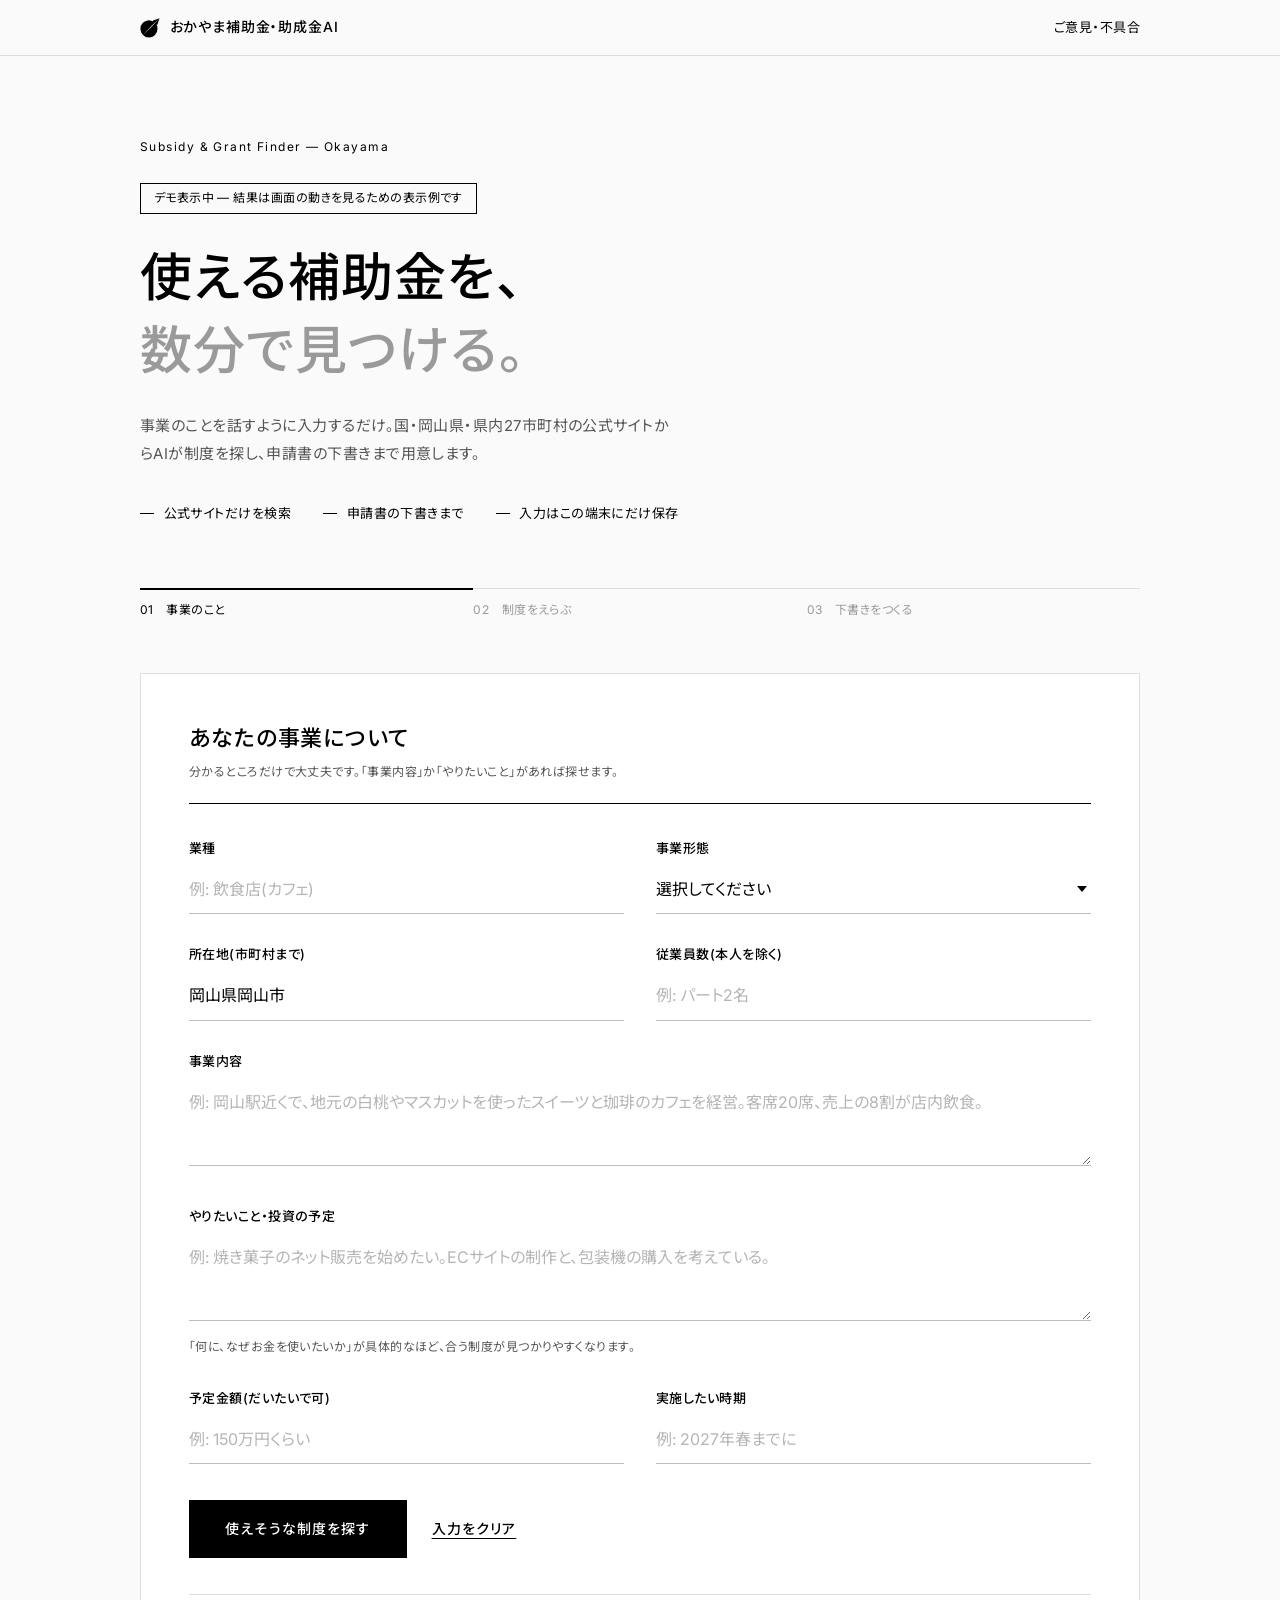
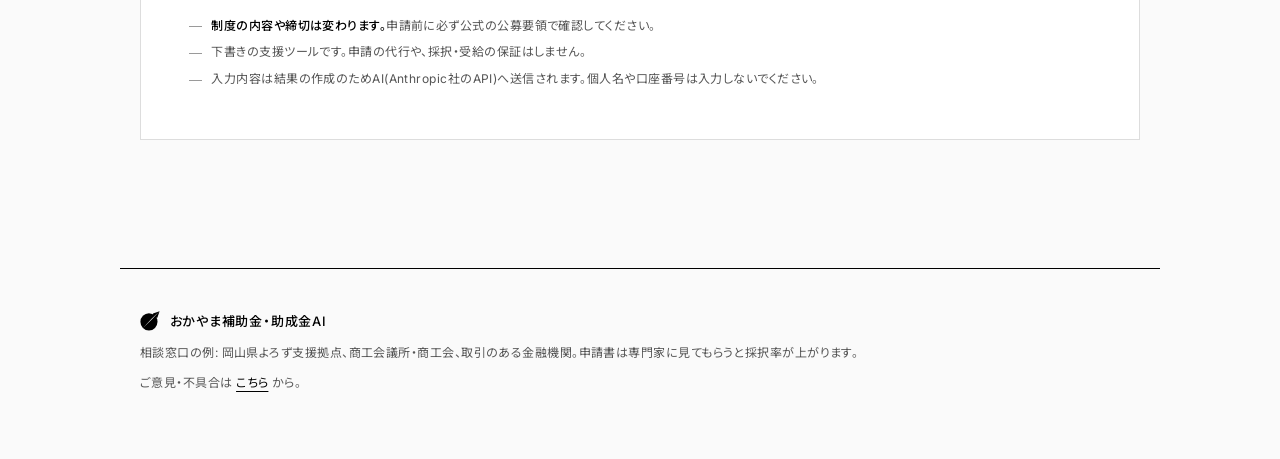
==== commit bec55d0b: "ロゴを追加(SVGで描き直し)、ヘッダーとファビコンに反映 Co-Authored-By: Claude Opus 5.5 <noreply@anthropic.com>" ====
--- a/index.html
+++ b/index.html
@@ -6,6 +6,9 @@
 <title>おかやま補助金・助成金AI</title>
 <meta name="description" content="事業のことを入力するだけで、国・岡山県・県内27市町村の公式サイトから使える補助金・助成金をAIが探し、申請書の下書きまで用意します。">
 <link rel="stylesheet" href="assets/style.css">
+<link rel="icon" href="assets/logo.svg" type="image/svg+xml">
+<link rel="icon" href="assets/favicon-32.png" sizes="32x32" type="image/png">
+<link rel="apple-touch-icon" href="assets/apple-touch-icon.png">
 </head>
 <body>
 <header class="site-header">
--- a/assets/style.css
+++ b/assets/style.css
@@ -35,7 +35,7 @@
 .site-header { position: sticky; top: 0; z-index: 10; background: rgba(250, 250, 250, 0.92); backdrop-filter: blur(8px); border-bottom: 1px solid var(--line); }
 .site-header .inner { max-width: 1040px; margin: 0 auto; padding: 0.9rem 20px; display: flex; justify-content: space-between; align-items: center; gap: 1rem; }
 .brand { display: flex; align-items: center; gap: 0.6rem; font-weight: 500; font-size: 14px; color: var(--ink); text-decoration: none; letter-spacing: 0.06em; }
-.brand::before { content: ''; width: 10px; height: 10px; background: var(--ink); flex: none; }
+.brand::before { content: ''; width: 20px; height: 20px; background: url("logo.svg") center / contain no-repeat; flex: none; }
 .nav { display: flex; gap: 1.5rem; font-size: 13px; }
 .nav a { color: var(--ink); text-decoration: none; }
 .nav a:hover, .nav a[aria-current="page"] { text-decoration: underline; }
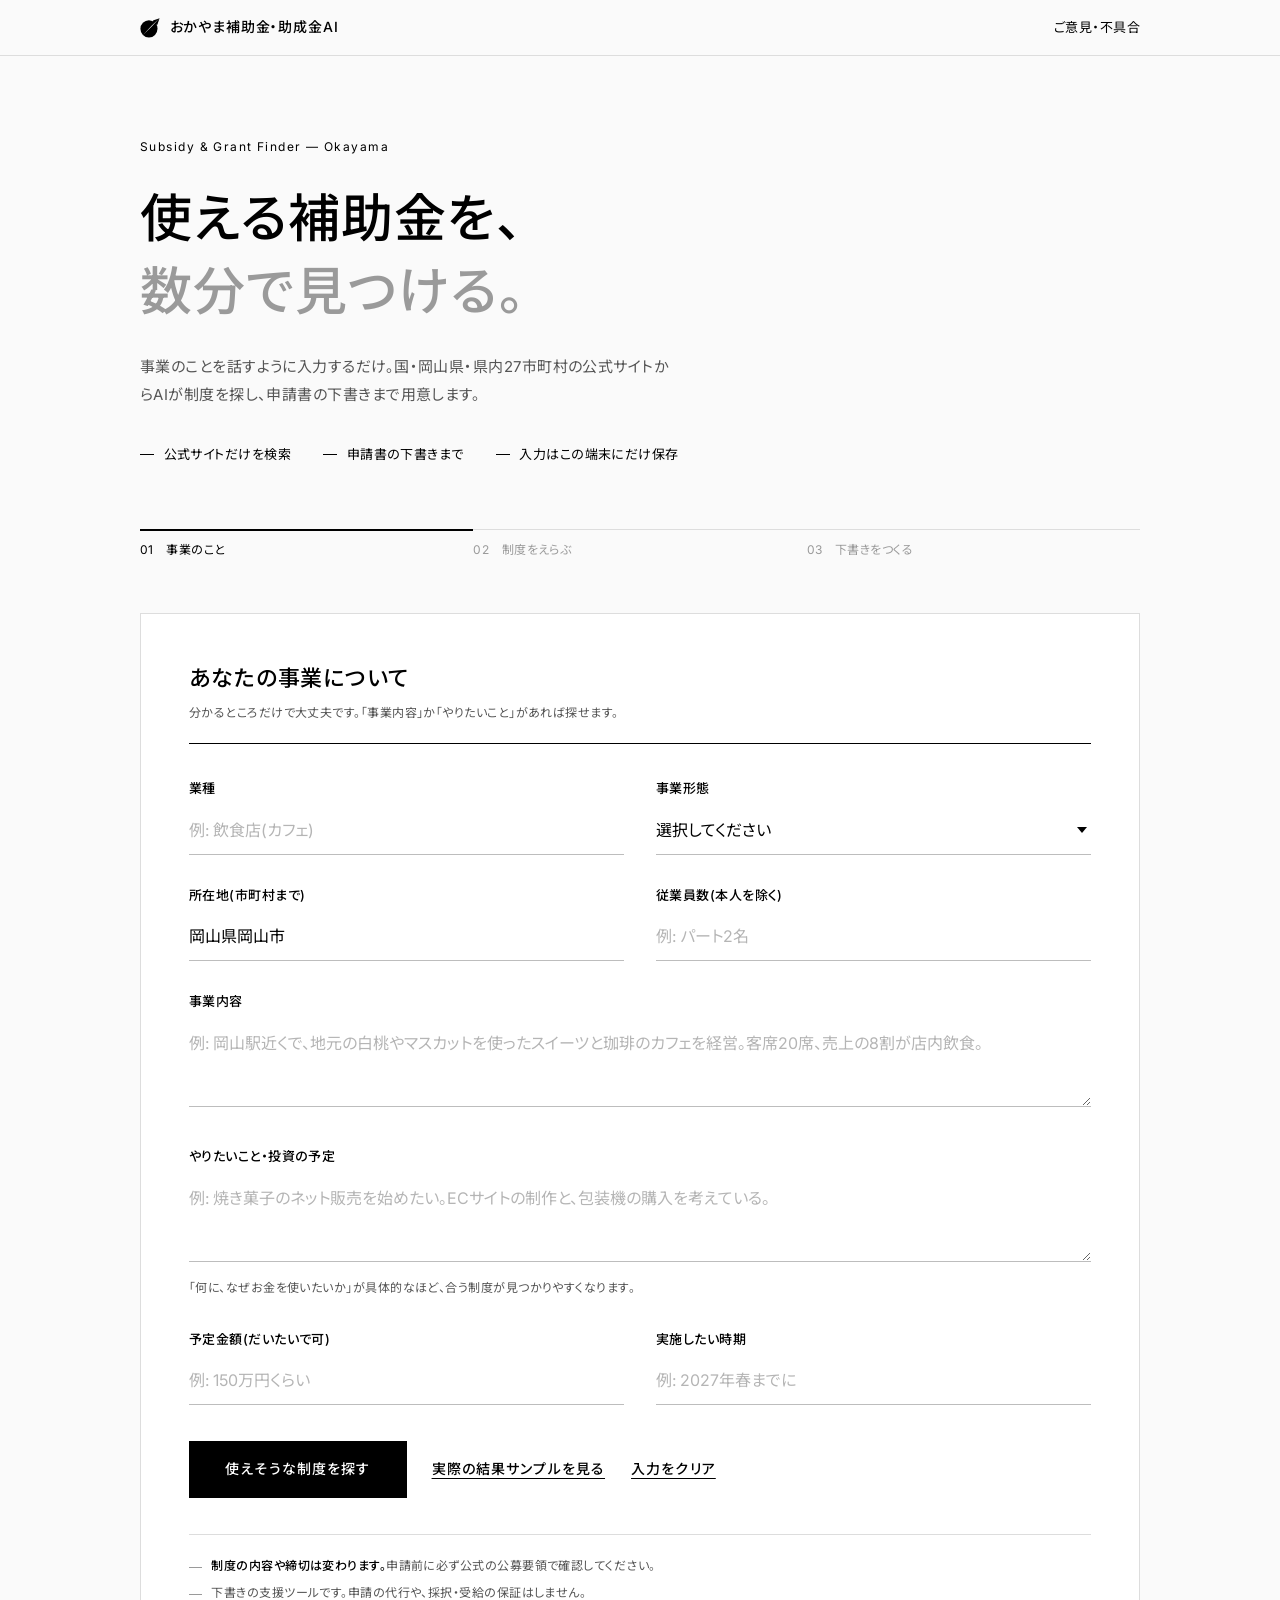
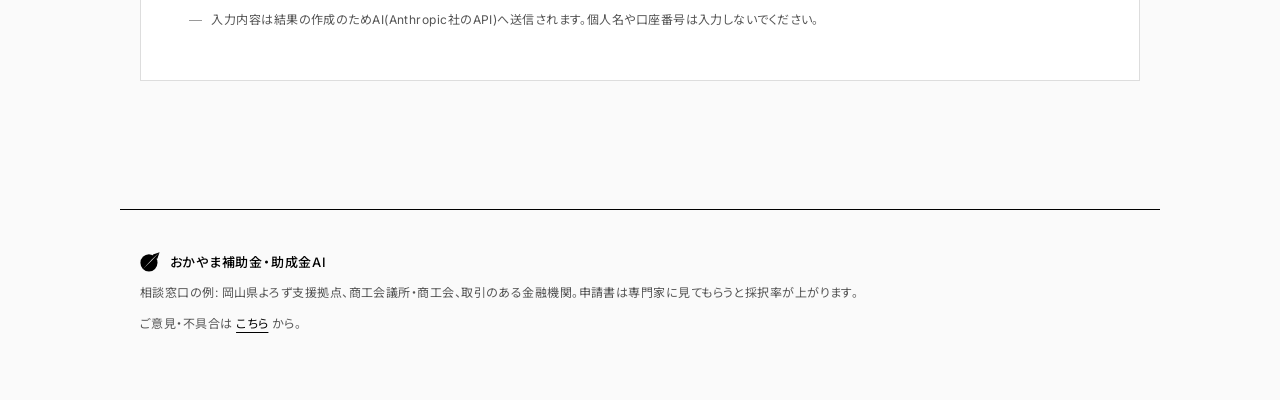
==== commit 7ded7c65: "実際のAIで作った結果を表示する「サンプルを見る」を追加 Co-Authored-By: Claude Opus 5.5 <noreply@anthropic.com>" ====
--- a/index.html
+++ b/index.html
@@ -87,6 +87,7 @@
     </form>
     <div class="actions">
       <button type="button" id="search-btn">使えそうな制度を探す</button>
+      <button type="button" class="secondary" id="sample-btn">実際の結果サンプルを見る</button>
       <button type="button" class="secondary" id="clear-btn">入力をクリア</button>
       <span id="saved-msg" class="saved" hidden>この端末に保存しました</span>
     </div>
@@ -128,6 +129,7 @@
 <script src="config.js"></script>
 <script src="assets/common.js"></script>
 <script src="assets/hojokin-demo.js"></script>
+<script src="assets/hojokin-sample.js"></script>
 <script src="assets/hojokin.js"></script>
 </body>
 </html>
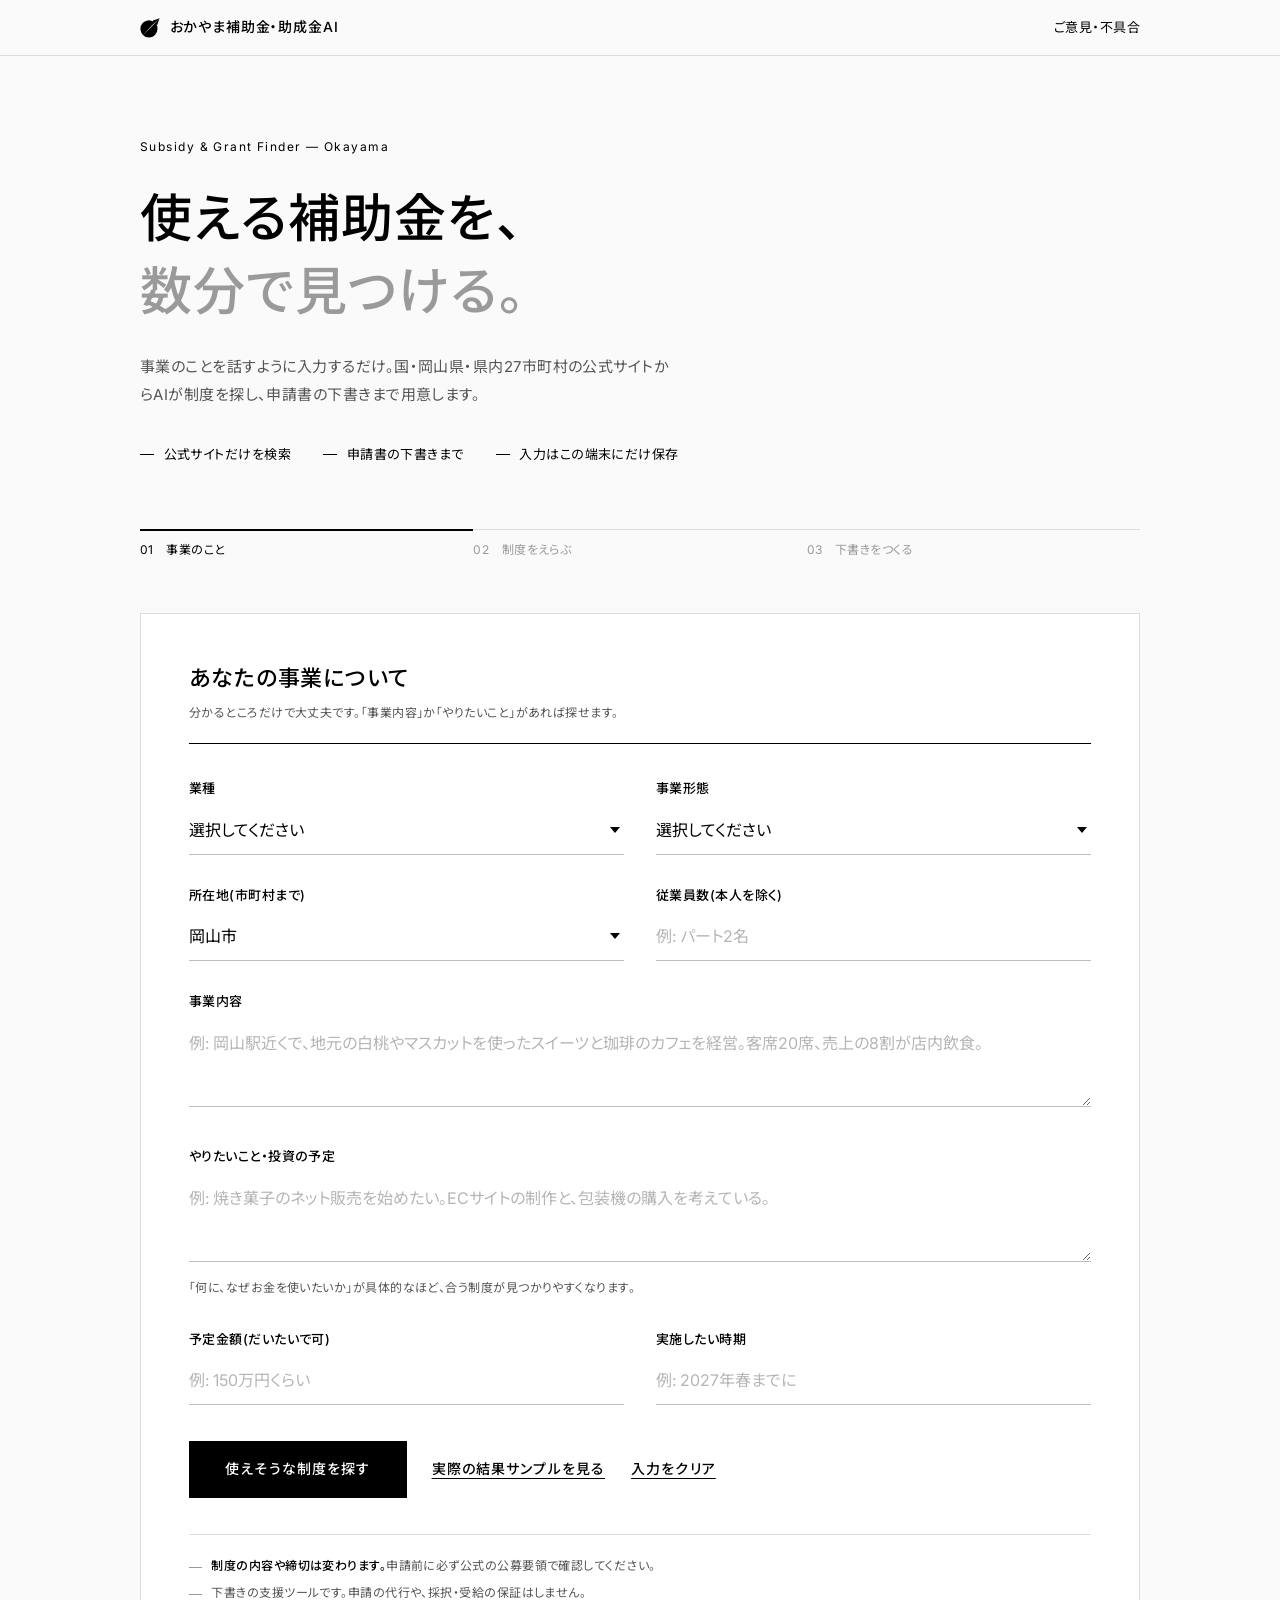
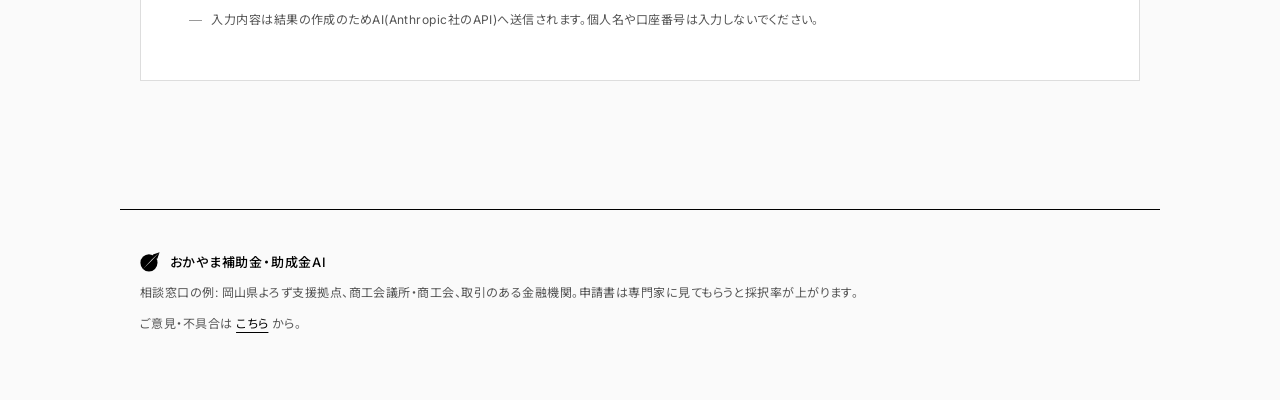
==== commit c411c501: "業種と所在地を選択式に(県内27市町村・その他は自由入力) Co-Authored-By: Claude Opus 5.5 <noreply@anthropic.com>" ====
--- a/index.html
+++ b/index.html
@@ -47,7 +47,28 @@
     <form id="profile-form" class="grid">
       <div>
         <label for="business_type">業種</label>
-        <input type="text" id="business_type" name="business_type" placeholder="例: 飲食店(カフェ)">
+        <select id="business_type" name="business_type">
+          <option value="">選択してください</option>
+          <option>飲食店</option>
+          <option>小売業(店舗)</option>
+          <option>ネット通販・EC</option>
+          <option>食品製造(菓子・加工品など)</option>
+          <option>製造業(食品以外)</option>
+          <option>卸売業</option>
+          <option>建設業・工務店</option>
+          <option>宿泊業・観光</option>
+          <option>美容・理容・エステ</option>
+          <option>医療・福祉・介護</option>
+          <option>農業・林業・漁業</option>
+          <option>運輸・物流</option>
+          <option>不動産業</option>
+          <option>教育・学習支援</option>
+          <option>IT・情報通信・Web制作</option>
+          <option>専門サービス(士業・コンサルなど)</option>
+          <option>生活関連サービス(クリーニング・修理など)</option>
+          <option value="その他">その他(自由に入力)</option>
+        </select>
+        <input type="text" id="business_type_other" placeholder="例: ペットトリミング" aria-label="業種(その他)" hidden style="margin-top:0.6rem">
       </div>
       <div>
         <label for="form">事業形態</label>
@@ -61,7 +82,40 @@
       </div>
       <div>
         <label for="location">所在地(市町村まで)</label>
-        <input type="text" id="location" name="location" placeholder="例: 岡山県岡山市北区">
+        <select id="location" name="location">
+          <optgroup label="市">
+            <option value="岡山県岡山市">岡山市</option>
+            <option value="岡山県倉敷市">倉敷市</option>
+            <option value="岡山県津山市">津山市</option>
+            <option value="岡山県玉野市">玉野市</option>
+            <option value="岡山県笠岡市">笠岡市</option>
+            <option value="岡山県井原市">井原市</option>
+            <option value="岡山県総社市">総社市</option>
+            <option value="岡山県高梁市">高梁市</option>
+            <option value="岡山県新見市">新見市</option>
+            <option value="岡山県備前市">備前市</option>
+            <option value="岡山県瀬戸内市">瀬戸内市</option>
+            <option value="岡山県赤磐市">赤磐市</option>
+            <option value="岡山県真庭市">真庭市</option>
+            <option value="岡山県美作市">美作市</option>
+            <option value="岡山県浅口市">浅口市</option>
+          </optgroup>
+          <optgroup label="町村">
+            <option value="岡山県和気町">和気町</option>
+            <option value="岡山県早島町">早島町</option>
+            <option value="岡山県里庄町">里庄町</option>
+            <option value="岡山県矢掛町">矢掛町</option>
+            <option value="岡山県新庄村">新庄村</option>
+            <option value="岡山県鏡野町">鏡野町</option>
+            <option value="岡山県勝央町">勝央町</option>
+            <option value="岡山県奈義町">奈義町</option>
+            <option value="岡山県西粟倉村">西粟倉村</option>
+            <option value="岡山県久米南町">久米南町</option>
+            <option value="岡山県美咲町">美咲町</option>
+            <option value="岡山県吉備中央町">吉備中央町</option>
+          </optgroup>
+          <option value="岡山県外">岡山県外</option>
+        </select>
       </div>
       <div>
         <label for="employees">従業員数(本人を除く)</label>
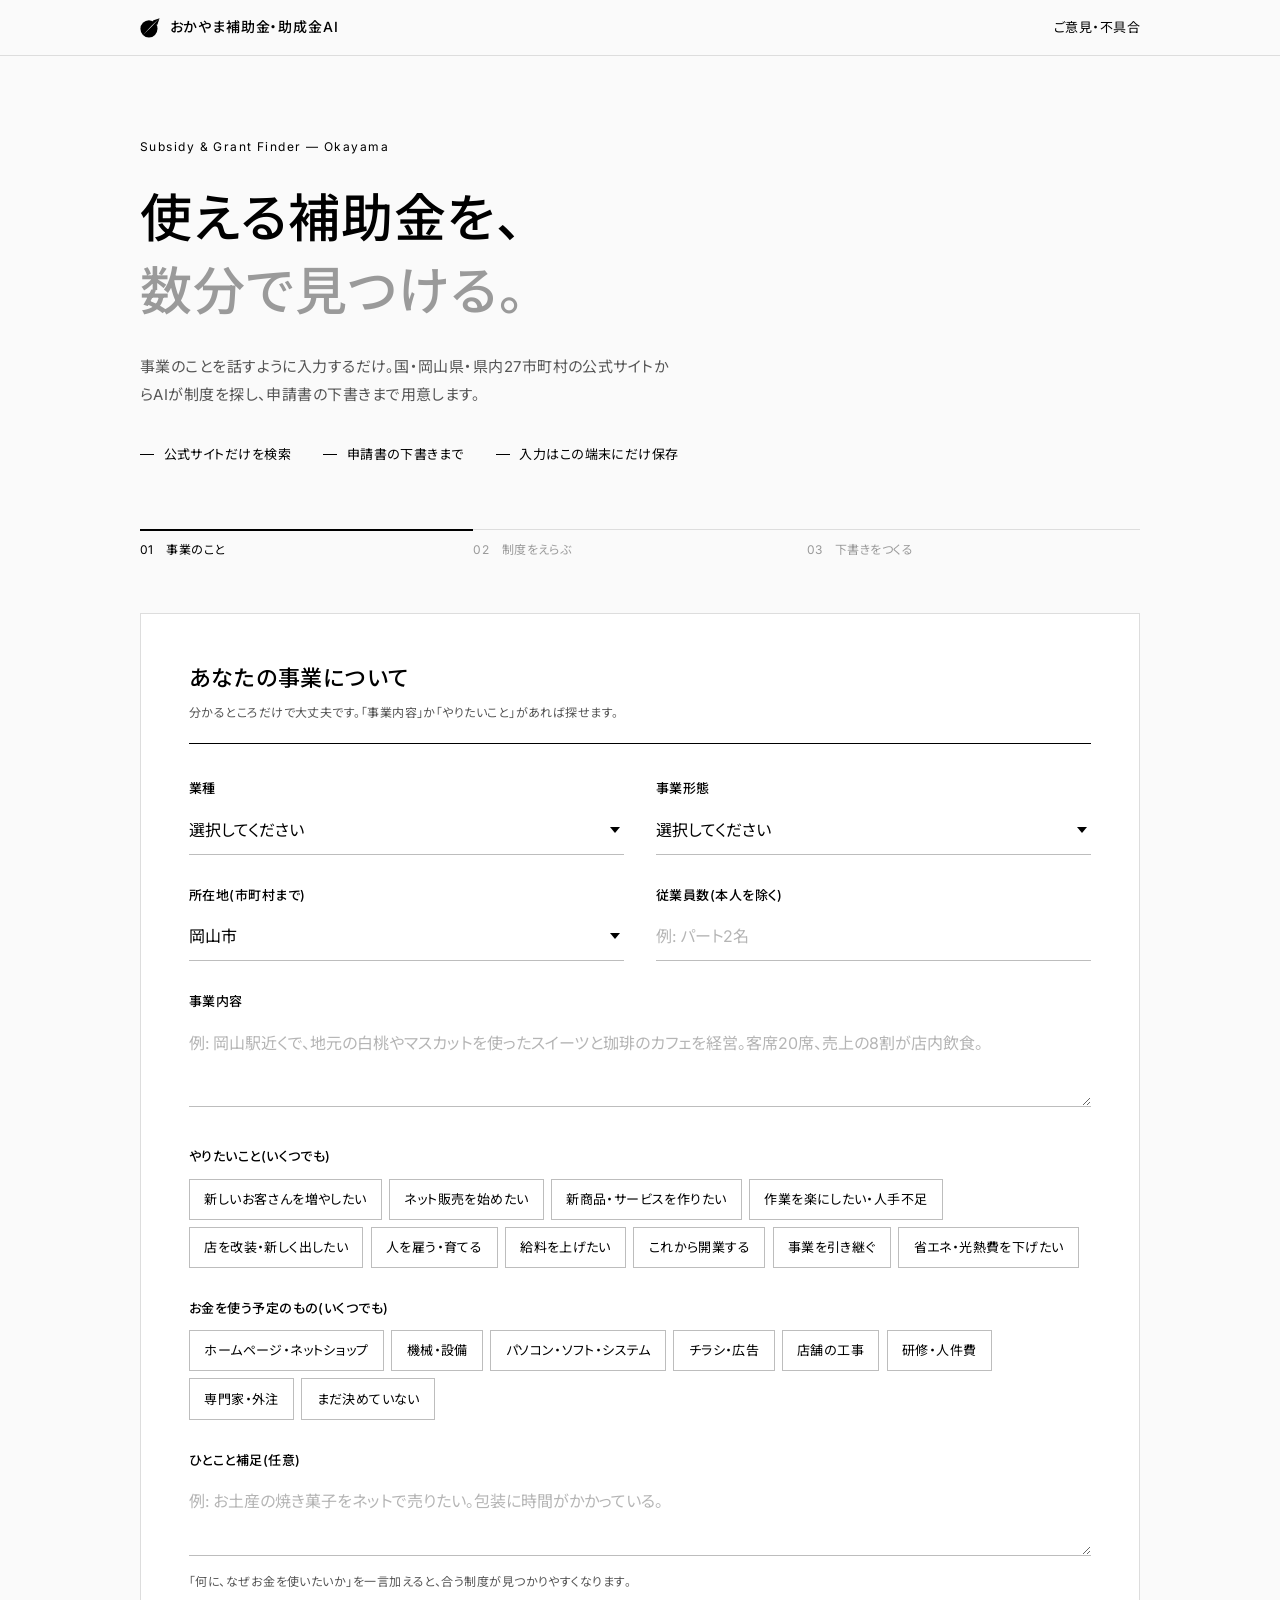
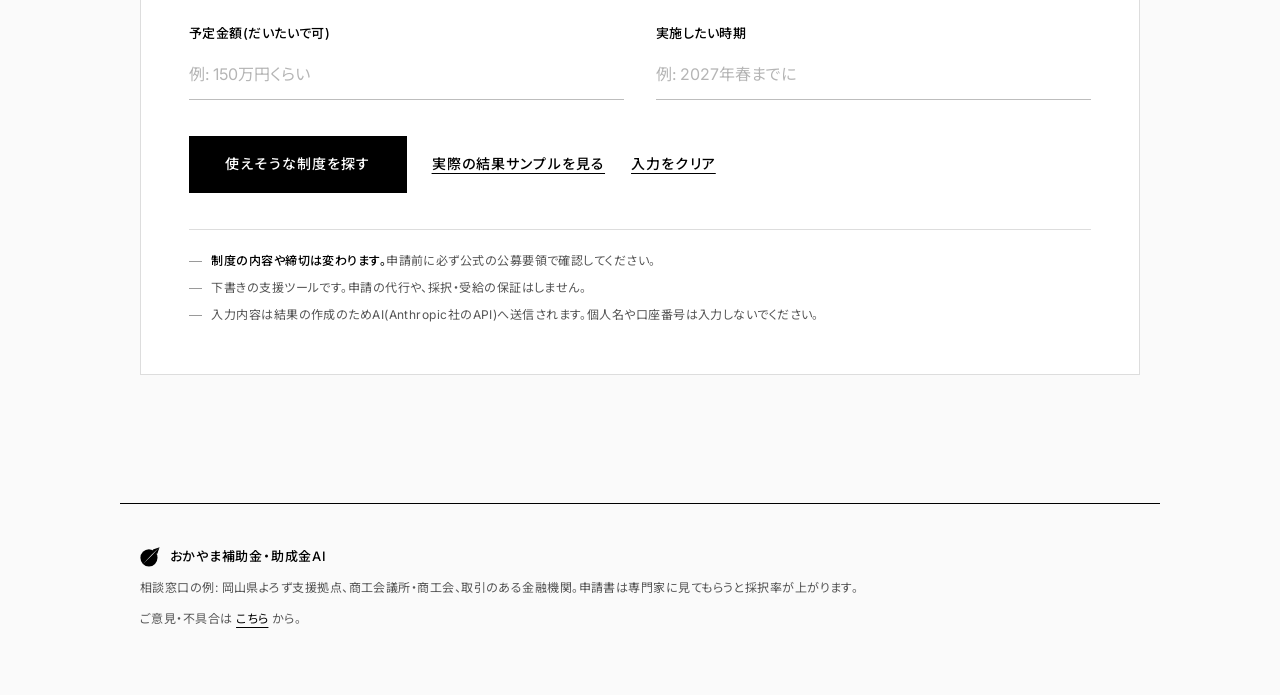
==== commit 00f51521: "やりたいことをボタン選択式に(やりたいこと・お金を使う予定+ひとこと補足) Co-Authored-By: Claude Opus 5.5 <noreply@anthropic.com>" ====
--- a/index.html
+++ b/index.html
@@ -126,9 +126,37 @@
         <textarea id="business" name="business" placeholder="例: 岡山駅近くで、地元の白桃やマスカットを使ったスイーツと珈琲のカフェを経営。客席20席、売上の8割が店内飲食。"></textarea>
       </div>
       <div class="full">
-        <label for="plan">やりたいこと・投資の予定</label>
-        <textarea id="plan" name="plan" placeholder="例: 焼き菓子のネット販売を始めたい。ECサイトの制作と、包装機の購入を考えている。"></textarea>
-        <p class="hint">「何に、なぜお金を使いたいか」が具体的なほど、合う制度が見つかりやすくなります。</p>
+        <span class="label" id="goals-label">やりたいこと(いくつでも)</span>
+        <div class="chips" id="goals" role="group" aria-labelledby="goals-label">
+          <button type="button" class="chip" aria-pressed="false" data-value="新しいお客さんを増やしたい" data-hint="販路開拓">新しいお客さんを増やしたい</button>
+          <button type="button" class="chip" aria-pressed="false" data-value="ネット販売を始めたい" data-hint="EC・販路開拓">ネット販売を始めたい</button>
+          <button type="button" class="chip" aria-pressed="false" data-value="新商品・サービスを作りたい" data-hint="新商品開発・新事業">新商品・サービスを作りたい</button>
+          <button type="button" class="chip" aria-pressed="false" data-value="作業を楽にしたい・人手不足" data-hint="省力化・業務効率化">作業を楽にしたい・人手不足</button>
+          <button type="button" class="chip" aria-pressed="false" data-value="店を改装・新しく出したい" data-hint="店舗改装・設備投資">店を改装・新しく出したい</button>
+          <button type="button" class="chip" aria-pressed="false" data-value="人を雇う・育てる" data-hint="雇用・人材育成">人を雇う・育てる</button>
+          <button type="button" class="chip" aria-pressed="false" data-value="給料を上げたい" data-hint="賃上げ">給料を上げたい</button>
+          <button type="button" class="chip" aria-pressed="false" data-value="これから開業する" data-hint="創業">これから開業する</button>
+          <button type="button" class="chip" aria-pressed="false" data-value="事業を引き継ぐ" data-hint="事業承継">事業を引き継ぐ</button>
+          <button type="button" class="chip" aria-pressed="false" data-value="省エネ・光熱費を下げたい" data-hint="省エネ">省エネ・光熱費を下げたい</button>
+        </div>
+      </div>
+      <div class="full">
+        <span class="label" id="spend-label">お金を使う予定のもの(いくつでも)</span>
+        <div class="chips" id="spend" role="group" aria-labelledby="spend-label">
+          <button type="button" class="chip" aria-pressed="false" data-value="ホームページ・ネットショップ" data-hint="ウェブサイト関連費">ホームページ・ネットショップ</button>
+          <button type="button" class="chip" aria-pressed="false" data-value="機械・設備" data-hint="機械装置等費">機械・設備</button>
+          <button type="button" class="chip" aria-pressed="false" data-value="パソコン・ソフト・システム" data-hint="ITツール">パソコン・ソフト・システム</button>
+          <button type="button" class="chip" aria-pressed="false" data-value="チラシ・広告" data-hint="広報費">チラシ・広告</button>
+          <button type="button" class="chip" aria-pressed="false" data-value="店舗の工事" data-hint="改装・工事費">店舗の工事</button>
+          <button type="button" class="chip" aria-pressed="false" data-value="研修・人件費" data-hint="人材育成・人件費">研修・人件費</button>
+          <button type="button" class="chip" aria-pressed="false" data-value="専門家・外注" data-hint="専門家経費・外注費">専門家・外注</button>
+          <button type="button" class="chip" aria-pressed="false" data-value="まだ決めていない" data-hint="未定">まだ決めていない</button>
+        </div>
+      </div>
+      <div class="full">
+        <label for="plan">ひとこと補足(任意)</label>
+        <textarea id="plan" name="plan" rows="2" placeholder="例: お土産の焼き菓子をネットで売りたい。包装に時間がかかっている。"></textarea>
+        <p class="hint">「何に、なぜお金を使いたいか」を一言加えると、合う制度が見つかりやすくなります。</p>
       </div>
       <div>
         <label for="budget">予定金額(だいたいで可)</label>
--- a/assets/style.css
+++ b/assets/style.css
@@ -151,3 +151,15 @@
   .stepper li::before { content: '0' counter(step) ' '; }
   .card { border-left: none; border-right: none; margin-left: -20px; margin-right: -20px; }
 }
+
+/* ---------- 選択ボタン(やりたいこと・お金を使う予定) ---------- */
+.label { display: block; font-weight: 500; font-size: 13px; margin-bottom: 0.6rem; }
+.chips { display: flex; flex-wrap: wrap; gap: 0.45rem; }
+button.chip {
+  font-size: 13px; font-weight: 400; letter-spacing: 0.03em; padding: 0.45rem 0.9rem;
+  background: #fff; color: var(--ink); border: 1px solid #bdbdbd; border-radius: 0;
+}
+button.chip:hover { background: #fff; border-color: var(--ink); color: var(--ink); }
+button.chip[aria-pressed="true"] { background: var(--ink); border-color: var(--ink); color: #fff; }
+button.chip[aria-pressed="true"]::before { content: '✓ '; }
+#plan { min-height: 3.5rem; }
